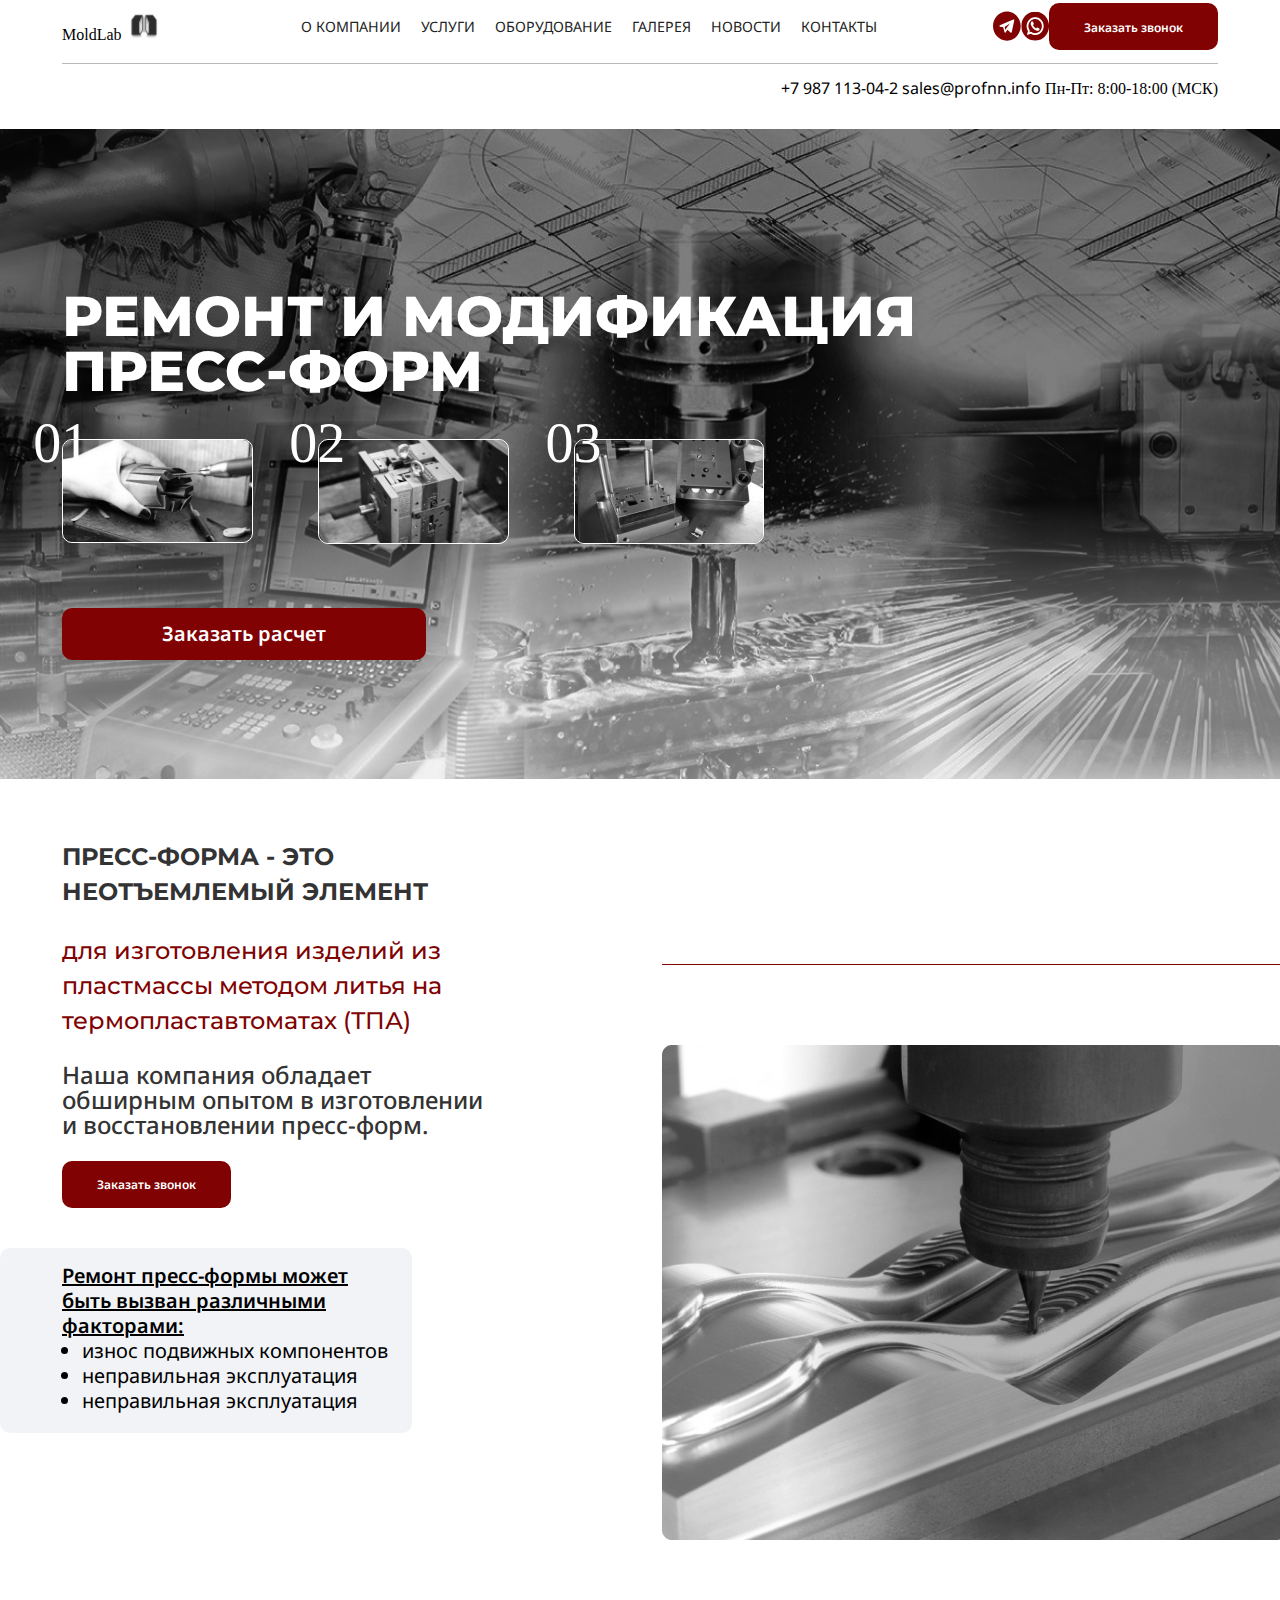
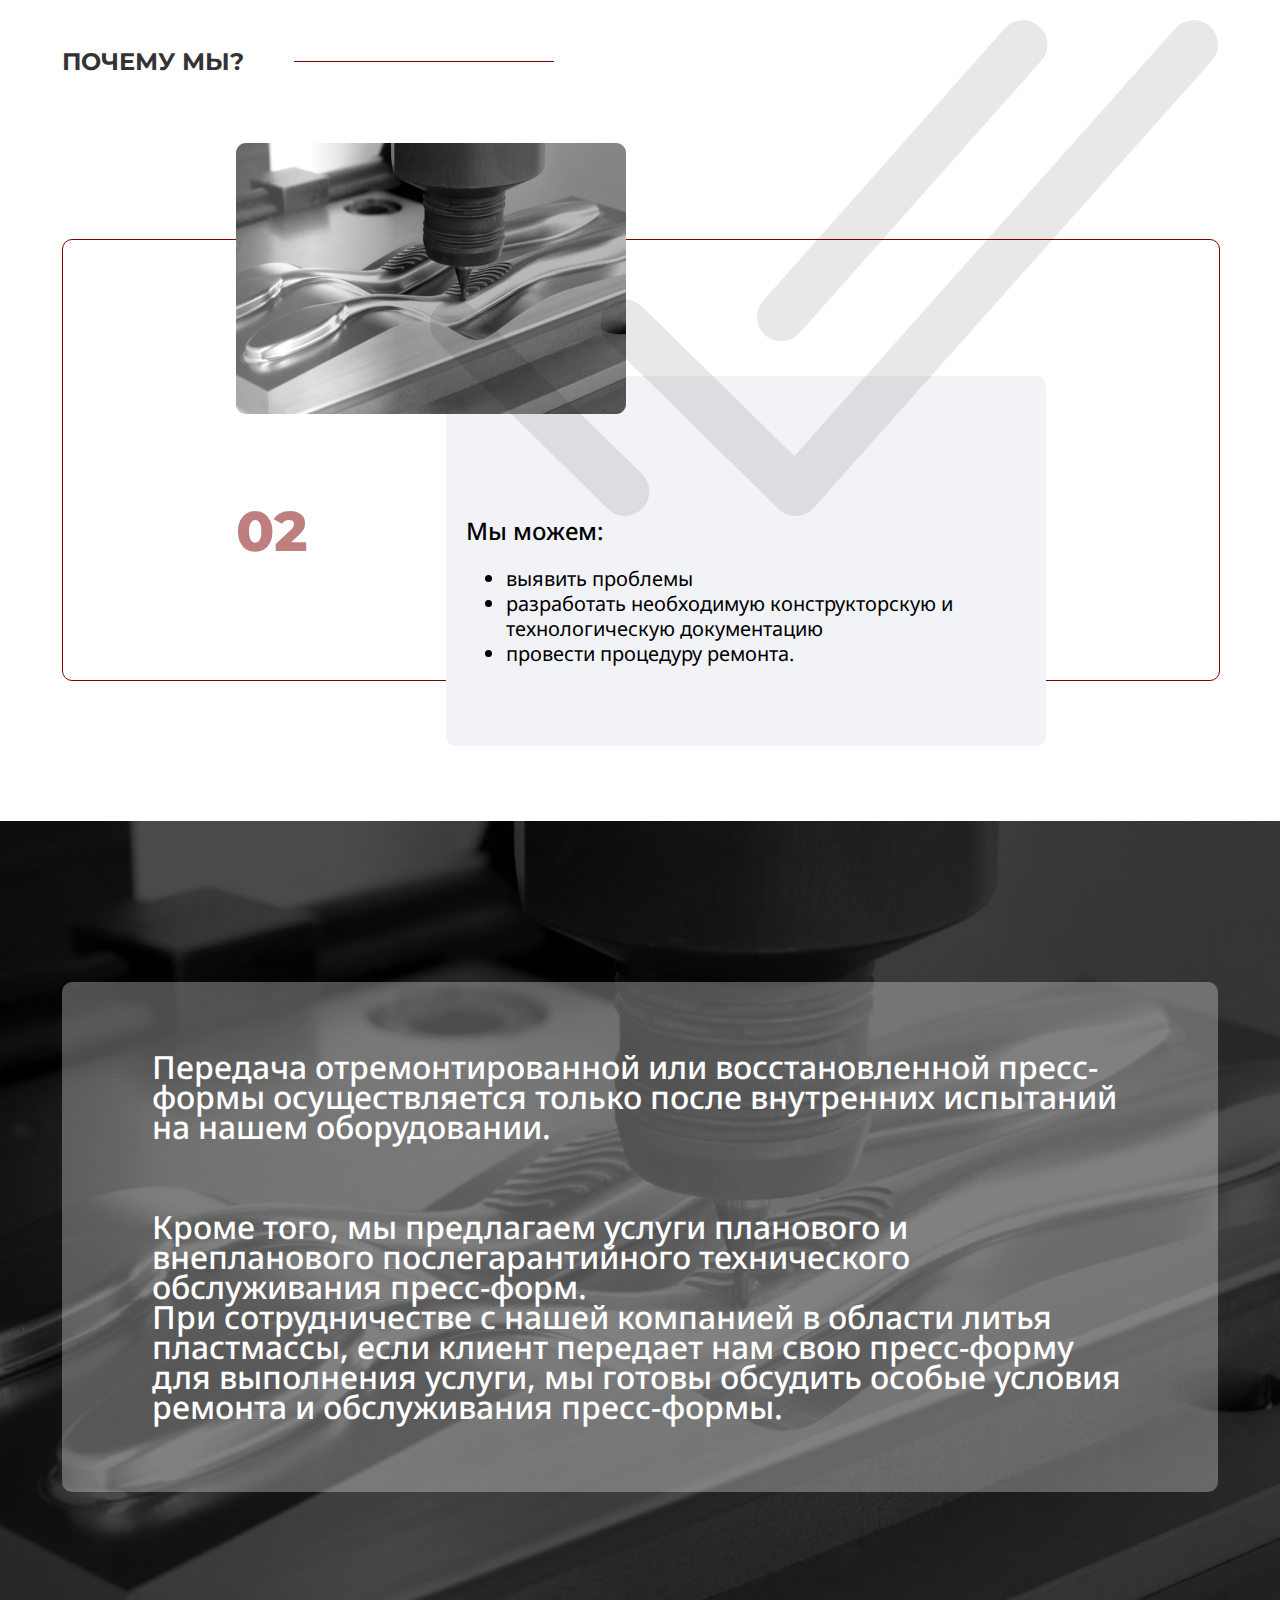
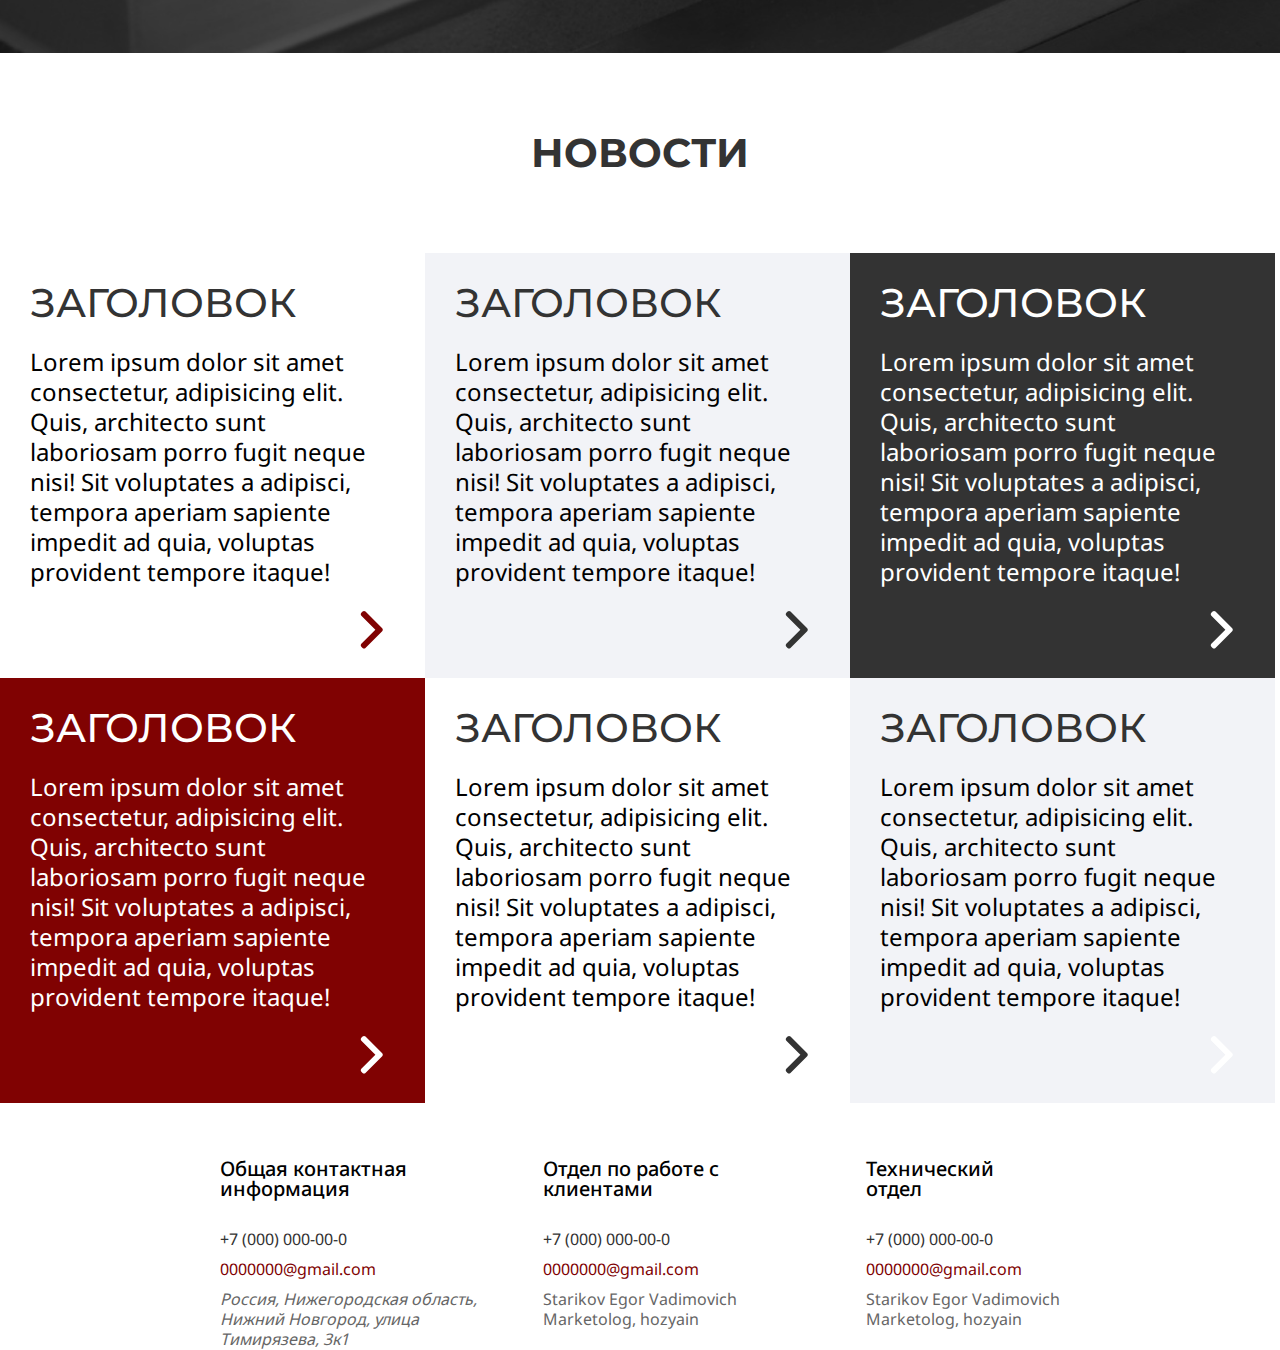
==== index.html @ 4b79d0cd "Added block contacts" ====
<!DOCTYPE html>
<html lang="en">

<head>
  <meta charset="UTF-8" />
  <link rel="stylesheet" href="normalize.css" />
  <link rel="stylesheet" href="./src/css/global.css" />
  <link rel="stylesheet" href="./public/fonts/fonts.css" />
  <link rel="stylesheet" href="index.css" />
  <meta name="viewport" content="width=device-width, initial-scale=1.0" />
  <title>Document</title>
</head>

<body>
  <header class="container headerh">
    <div class="header-top_container">
      <div class="logo_container">
        MoldLab
        <img src="./public/img/logo.svg" alt="Logo" />
      </div>
      <nav>
        <ul class="nav_container">
          <li><a href="" class="nav_item">О компании</a></li>
          <li><a href="" class="nav_item">Услуги</a></li>
          <li><a href="" class="nav_item">Оборудование</a></li>
          <li><a href="" class="nav_item">Галерея</a></li>
          <li><a href="" class="nav_item">Новости</a></li>
          <li><a href="" class="nav_item">Контакты</a></li>
        </ul>
      </nav>
      <div class="contact_container">
        <img src="./public/img/tg.svg" alt="Telegramm" />
        <img src="./public/img/wa.svg" alt="WhatsApp" />
        <div class="btn">
          <a href="">Заказать звонок</a>
        </div>
      </div>
    </div>
    <div class="header-bot_container">
      <div>
        <a href="tel:+">+7 987 113-04-2</a>
        <a href="mailto:">sales@profnn.info</a>
        <p class="work-time_container">Пн-Пт: 8:00-18:00 (МСК)</p>
      </div>
    </div>
  </header>
  <section class="hero_container">
    <div class="container">
      <h1 class="hero_title"><strong>Ремонт и модификация пресс-форм</strong></h1>
      <div class="hero-img_wrapper">
        <picture class="hero-img_container">
          <!-- <source srcSet={avifPath2x} type="image/avif" media="(min-resolution: 2dppx)" />
            <source srcSet={avifPath1x} type="image/avif" />
            <source srcSet={webpPath2x} type="image/webp" media="(min-resolution: 2dppx)" />
            <source srcSet={webpPath1x} type="image/webp" />
            <source srcSet={pngPath2x} type="image/png" media="(min-resolution: 2dppx)" />
            <source srcSet={pngPath1x} type="image/png" />
            <source srcSet={jpgPath2x} type="image/jpg" media="(min-resolution: 2dppx)" /> -->
          <img src="./public/img/hero01.png" alt="Hero01" class="hero-img_personaly" />
          <span class="hero-img_number">01</span>
        </picture>


        <picture class="hero-img_container">
          <!-- <source srcSet={avifPath2x} type="image/avif" media="(min-resolution: 2dppx)" />
            <source srcSet={avifPath1x} type="image/avif" />
            <source srcSet={webpPath2x} type="image/webp" media="(min-resolution: 2dppx)" />
            <source srcSet={webpPath1x} type="image/webp" />
            <source srcSet={pngPath2x} type="image/png" media="(min-resolution: 2dppx)" />
            <source srcSet={pngPath1x} type="image/png" />
            <source srcSet={jpgPath2x} type="image/jpg" media="(min-resolution: 2dppx)" /> -->
          <img src="./public/img/hero02.png" alt="Hero02" class="hero-img_personaly" />
          <span class="hero-img_number">02</span>
        </picture>
        <picture class="hero-img_container">
          <!-- <source srcSet={avifPath2x} type="image/avif" media="(min-resolution: 2dppx)" />
            <source srcSet={avifPath1x} type="image/avif" />
            <source srcSet={webpPath2x} type="image/webp" media="(min-resolution: 2dppx)" />
            <source srcSet={webpPath1x} type="image/webp" />
            <source srcSet={pngPath2x} type="image/png" media="(min-resolution: 2dppx)" />
            <source srcSet={pngPath1x} type="image/png" />
            <source srcSet={jpgPath2x} type="image/jpg" media="(min-resolution: 2dppx)" /> -->
          <img src="./public/img/hero03.png" alt="Hero03" class="hero-img_personaly" />
          <span class="hero-img_number">03</span>
        </picture>
      </div>
      <div class="btn btn_hero">
        <a href="">Заказать расчет</a>
      </div>
    </div>
  </section>

  <section class="section-form-repair">
    <div class="section-form-repair_container">
      <article class="about-form_main-block">
        <h4 class="about-form_title">пресс-форма - это неотъемлемый элемент</h2>
          <p class="about-form_description__red">для изготовления изделий из пластмассы методом литья на
            термопластавтоматах (ТПА)</p>
          <p class="about-form_description__gray">Наша компания обладает обширным опытом в изготовлении и восстановлении
            пресс-форм.</p>
          <div class="btn">
            <a href="">Заказать звонок</a>
          </div>
      </article>

      <div class="about-form_secondary-block">
        <h5 class="about-form_subtitle about-form_subtext">Ремонт пресс-формы может быть вызван различными факторами:
        </h5>
        <ul class="form-repair_list">
          <li class="form-repair_item about-form_subtext">износ подвижных компонентов</li>
          <li class="form-repair_item about-form_subtext">неправильная эксплуатация</li>
          <li class="form-repair_item about-form_subtext">неправильная эксплуатация</li>
        </ul>
      </div>
      <picture class="section-form-repair_img">
        <!-- <source srcSet={avifPath2x} type="image/avif" media="(min-resolution: 2dppx)" />
          <source srcSet={avifPath1x} type="image/avif" />
          <source srcSet={webpPath2x} type="image/webp" media="(min-resolution: 2dppx)" />
          <source srcSet={webpPath1x} type="image/webp" />
          <source srcSet={pngPath2x} type="image/png" media="(min-resolution: 2dppx)" />
          <source srcSet={pngPath1x} type="image/png" />
          <source srcSet={jpgPath2x} type="image/jpg" media="(min-resolution: 2dppx)" /> -->
        <img src="./public/img/Form625x495.png" alt="Form625x495" />
      </picture>
    </div>

  </section>

  <section class="section-about-us container">
    <div class="title-arrow_wrapper">
      <h4 class="about-us_title">Почему мы?</h2>
        <div class="title-arrow"></div>
    </div>
    <article class="article-about-us">
      <picture class="about-us_img">
        <!-- <source srcSet={avifPath2x} type="image/avif" media="(min-resolution: 2dppx)" />
          <source srcSet={avifPath1x} type="image/avif" />
          <source srcSet={webpPath2x} type="image/webp" media="(min-resolution: 2dppx)" />
          <source srcSet={webpPath1x} type="image/webp" />
          <source srcSet={pngPath2x} type="image/png" media="(min-resolution: 2dppx)" />
          <source srcSet={pngPath1x} type="image/png" />
          <source srcSet={jpgPath2x} type="image/jpg" media="(min-resolution: 2dppx)" /> -->
        <img src="./public/img/Form390x270.png" alt="Form390x270" />
      </picture>
      <img src="./public/img/SomethingShit.svg" alt="SomethingShit.svg" class="shit-img">
      <span class="step">02</span>
      <div class="about-us_information">
        <h6 class="about-us_information__title">Мы можем:</h6>
        <ul class="form-repair_list about-us_information__list">
          <li class="form-repair_item about-form_subtext">выявить проблемы</li>
          <li class="form-repair_item about-form_subtext">разработать необходимую конструкторскую и технологическую
            документацию</li>
          <li class="form-repair_item about-form_subtext">провести процедуру ремонта.</li>
        </ul>
      </div>
    </article>
  </section>

  <section class="page-main-content">
    <div class="container main-content_wrapper">
      <p class="main-content_text">Передача отремонтированной или восстановленной пресс-формы осуществляется только
        после внутренних испытаний на нашем оборудовании.</p>
      <p class="main-content_text">Кроме того, мы предлагаем услуги планового и внепланового послегарантийного
        технического обслуживания пресс-форм. <br>
        При сотрудничестве с нашей компанией в области литья пластмассы, если клиент передает нам свою пресс-форму для
        выполнения услуги, мы готовы обсудить особые условия ремонта и обслуживания пресс-формы.</p>
    </div>
  </section>

  <section class="section-news section-news_container">
    <h2 class="news_title">Новости</h2>

    <ul class="news_list">
      <li class="news_item news_item__white">
        <h3 class="news_item__header">заголовок</h3>
        <p class="news_item__description">Lorem ipsum dolor sit amet consectetur, adipisicing elit. Quis, architecto
          sunt laboriosam porro fugit neque nisi! Sit voluptates a adipisci, tempora aperiam sapiente impedit ad quia,
          voluptas provident tempore itaque!</p>
        <svg class="news_item__arrow" width="23" height="38" viewBox="0 0 23 38" fill="none"
          xmlns="http://www.w3.org/2000/svg">
          <path
            d="M22.1973 17.3048L5.49193 0.599707C5.10555 0.213026 4.58977 0 4.03981 0C3.48985 0 2.97407 0.213026 2.5877 0.599707L1.35746 1.82964C0.556935 2.63108 0.556935 3.93365 1.35746 4.73387L15.3854 18.7618L1.34189 32.8053C0.955518 33.192 0.742188 33.7075 0.742188 34.2571C0.742188 34.8074 0.955518 35.3229 1.34189 35.7099L2.57213 36.9395C2.95881 37.3262 3.47429 37.5392 4.02425 37.5392C4.57421 37.5392 5.08999 37.3262 5.47636 36.9395L22.1973 20.2191C22.5846 19.8312 22.7974 19.3133 22.7961 18.7627C22.7974 18.21 22.5846 17.6924 22.1973 17.3048Z"
            fill="var(--main-color)" />
        </svg>
      </li>
      <li class="news_item news_item__gray">
        <h3 class="news_item__header">заголовок</h3>
        <p class="news_item__description">Lorem ipsum dolor sit amet consectetur, adipisicing elit. Quis, architecto
          sunt laboriosam porro fugit neque nisi! Sit voluptates a adipisci, tempora aperiam sapiente impedit ad quia,
          voluptas provident tempore itaque!</p>
        <svg class="news_item__arrow" width="23" height="38" viewBox="0 0 23 38" fill="none"
          xmlns="http://www.w3.org/2000/svg">
          <path
            d="M22.1973 17.3048L5.49193 0.599707C5.10555 0.213026 4.58977 0 4.03981 0C3.48985 0 2.97407 0.213026 2.5877 0.599707L1.35746 1.82964C0.556935 2.63108 0.556935 3.93365 1.35746 4.73387L15.3854 18.7618L1.34189 32.8053C0.955518 33.192 0.742188 33.7075 0.742188 34.2571C0.742188 34.8074 0.955518 35.3229 1.34189 35.7099L2.57213 36.9395C2.95881 37.3262 3.47429 37.5392 4.02425 37.5392C4.57421 37.5392 5.08999 37.3262 5.47636 36.9395L22.1973 20.2191C22.5846 19.8312 22.7974 19.3133 22.7961 18.7627C22.7974 18.21 22.5846 17.6924 22.1973 17.3048Z"
            fill="var(--secondary-color)" />
        </svg>
      </li>
      <li class="news_item news_item__black">
        <h3 class="news_item__header" style="color: white;">заголовок</h3>
        <p class="news_item__description" style="color: white;">Lorem ipsum dolor sit amet consectetur, adipisicing
          elit. Quis, architecto sunt laboriosam porro fugit neque nisi! Sit voluptates a adipisci, tempora aperiam
          sapiente impedit ad quia, voluptas provident tempore itaque!</p>
        <svg class="news_item__arrow" width="23" height="38" viewBox="0 0 23 38" fill="none"
          xmlns="http://www.w3.org/2000/svg">
          <path
            d="M22.1973 17.3048L5.49193 0.599707C5.10555 0.213026 4.58977 0 4.03981 0C3.48985 0 2.97407 0.213026 2.5877 0.599707L1.35746 1.82964C0.556935 2.63108 0.556935 3.93365 1.35746 4.73387L15.3854 18.7618L1.34189 32.8053C0.955518 33.192 0.742188 33.7075 0.742188 34.2571C0.742188 34.8074 0.955518 35.3229 1.34189 35.7099L2.57213 36.9395C2.95881 37.3262 3.47429 37.5392 4.02425 37.5392C4.57421 37.5392 5.08999 37.3262 5.47636 36.9395L22.1973 20.2191C22.5846 19.8312 22.7974 19.3133 22.7961 18.7627C22.7974 18.21 22.5846 17.6924 22.1973 17.3048Z"
            fill="white" />
        </svg>
      </li>
      <li class="news_item news_item__red">
        <h3 class="news_item__header" style="color: white;">заголовок</h3>
        <p class="news_item__description" style="color: white;">Lorem ipsum dolor sit amet consectetur, adipisicing
          elit. Quis, architecto sunt laboriosam porro fugit neque nisi! Sit voluptates a adipisci, tempora aperiam
          sapiente impedit ad quia, voluptas provident tempore itaque!</p>
        <svg class="news_item__arrow" width="23" height="38" viewBox="0 0 23 38" fill="none"
          xmlns="http://www.w3.org/2000/svg">
          <path
            d="M22.1973 17.3048L5.49193 0.599707C5.10555 0.213026 4.58977 0 4.03981 0C3.48985 0 2.97407 0.213026 2.5877 0.599707L1.35746 1.82964C0.556935 2.63108 0.556935 3.93365 1.35746 4.73387L15.3854 18.7618L1.34189 32.8053C0.955518 33.192 0.742188 33.7075 0.742188 34.2571C0.742188 34.8074 0.955518 35.3229 1.34189 35.7099L2.57213 36.9395C2.95881 37.3262 3.47429 37.5392 4.02425 37.5392C4.57421 37.5392 5.08999 37.3262 5.47636 36.9395L22.1973 20.2191C22.5846 19.8312 22.7974 19.3133 22.7961 18.7627C22.7974 18.21 22.5846 17.6924 22.1973 17.3048Z"
            fill="white" />
        </svg>
      </li>
      <li class="news_item news_item__white">
        <h3 class="news_item__header">заголовок</h3>
        <p class="news_item__description">Lorem ipsum dolor sit amet consectetur, adipisicing elit. Quis, architecto
          sunt laboriosam porro fugit neque nisi! Sit voluptates a adipisci, tempora aperiam sapiente impedit ad quia,
          voluptas provident tempore itaque!</p>
        <svg class="news_item__arrow" width="23" height="38" viewBox="0 0 23 38" fill="none"
          xmlns="http://www.w3.org/2000/svg">
          <path
            d="M22.1973 17.3048L5.49193 0.599707C5.10555 0.213026 4.58977 0 4.03981 0C3.48985 0 2.97407 0.213026 2.5877 0.599707L1.35746 1.82964C0.556935 2.63108 0.556935 3.93365 1.35746 4.73387L15.3854 18.7618L1.34189 32.8053C0.955518 33.192 0.742188 33.7075 0.742188 34.2571C0.742188 34.8074 0.955518 35.3229 1.34189 35.7099L2.57213 36.9395C2.95881 37.3262 3.47429 37.5392 4.02425 37.5392C4.57421 37.5392 5.08999 37.3262 5.47636 36.9395L22.1973 20.2191C22.5846 19.8312 22.7974 19.3133 22.7961 18.7627C22.7974 18.21 22.5846 17.6924 22.1973 17.3048Z"
            fill="var(--secondary-color)" />
        </svg>
      </li>
      <li class="news_item news_item__gray">
        <h3 class="news_item__header">заголовок</h3>
        <p class="news_item__description">Lorem ipsum dolor sit amet consectetur, adipisicing elit. Quis, architecto
          sunt laboriosam porro fugit neque nisi! Sit voluptates a adipisci, tempora aperiam sapiente impedit ad quia,
          voluptas provident tempore itaque!</p>
        <svg class="news_item__arrow" width="23" height="38" viewBox="0 0 23 38" fill="none"
          xmlns="http://www.w3.org/2000/svg">
          <path
            d="M22.1973 17.3048L5.49193 0.599707C5.10555 0.213026 4.58977 0 4.03981 0C3.48985 0 2.97407 0.213026 2.5877 0.599707L1.35746 1.82964C0.556935 2.63108 0.556935 3.93365 1.35746 4.73387L15.3854 18.7618L1.34189 32.8053C0.955518 33.192 0.742188 33.7075 0.742188 34.2571C0.742188 34.8074 0.955518 35.3229 1.34189 35.7099L2.57213 36.9395C2.95881 37.3262 3.47429 37.5392 4.02425 37.5392C4.57421 37.5392 5.08999 37.3262 5.47636 36.9395L22.1973 20.2191C22.5846 19.8312 22.7974 19.3133 22.7961 18.7627C22.7974 18.21 22.5846 17.6924 22.1973 17.3048Z"
            fill="white" />
        </svg>
      </li>
    </ul>
  </section>

  <aside class="yandex-map_container">
    <script type="text/javascript" charset="utf-8" async
      src="https://api-maps.yandex.ru/services/constructor/1.0/js/?um=constructor%3A8d77ebb3a001a79dcd29b674a51c3919d3b7c7fd5162b429fd249b70d2cdb66a&amp;width=100%&amp;height=330&amp;lang=ru_RU&amp;scroll=true"></script>
  </aside>

  <footer class="footer_container">
    <div class="footer-contact_container footer_information__container">
      <h6 class="footer_information__title">Общая контактная <br> информация</h6>
      <a href="tel:+" class="footer_information__phone footer_text">+7 (000) 000-00-0</a>
      <a href="mailto:" class="footer_information__mail footer_text">0000000@gmail.com</a>
      <address class="footer_text">Россия, Нижегородская область,
        Нижний Новгород, улица Тимирязева, 3к1</address>
    </div>
    <div class="footer-clients_container footer_information__container">
      <h6 class="footer_information__title">Отдел по работе с клиентами</h6>
      <a href="tel:+" class="footer_information__phone footer_text">+7 (000) 000-00-0</a>
      <a href="mailto:" class="footer_information__mail footer_text">0000000@gmail.com</a>
      <span class="footer_text">Starikov Egor Vadimovich</span>
      <span class="footer_text">Marketolog, hozyain</span>
    </div>
    <div class="footer-tech_container footer_information__container">
      <h6 class="footer_information__title">Технический <br>отдел</h6>
      <a href="tel:+" class="footer_information__phone footer_text">+7 (000) 000-00-0</a>
      <a href="mailto:" class="footer_information__mail footer_text">0000000@gmail.com</a>
      <span class="footer_text">Starikov Egor Vadimovich</span>
      <span class="footer_text">Marketolog, hozyain</span>
    </div>
  </footer>

</body>

</html>
---- src/css/global.css ----
/* @font-face {
    font-family: 'WorkSans';
    src: url('../public/fonts/WorkSans-Regular.woff2') format('woff2'),
      url('../public/fonts/WorkSans-Regular.woff') format('woff'),
      url('../public/fonts/WorkSans-Regular.ttf') format('ttf');
    font-display: swap;
    font-weight: 400;
    font-style: normal;
  }
  
  @font-face {
    font-family: 'WorkSans';
    src: url('../public/fonts/WorkSans-Medium.woff2') format('woff2'),
      url('../public/fonts/WorkSans-Medium.woff') format('woff'),
      url('../public/fonts/WorkSans-Medium.ttf') format('ttf');
    font-display: swap;
    font-weight: 500;
    font-style: normal;
  }

  @font-face {
    font-family: 'WorkSans';
    src: url('../public/fonts/WorkSans-SemiBold.woff2') format('woff2'),
      url('../public/fonts/WorkSans-SemiBold.woff') format('woff'),
      url('../public/fonts/WorkSans-SemiBold.ttf') format('ttf');
    font-display: swap;
    font-weight: 600;
    font-style: normal;
  } */

html {
  height: 100%;
  background-color: var(--background-main-color);
  transition: var(--change-theme-duration);
}

body {
  height: 100%;
}

ul {
  list-style: none;
}

.container {
  max-width: 1156px;
  margin: 0 auto;
}
h1,
h2,
h3,
h4,
h5,
h6 {
  margin: 0;
}

h1 {
  font-family: "Montserrat";
  font-weight: 800;
  font-size: 56px;
  line-height: 55px;
  text-transform: uppercase;
  color: white;
}

h2,
h3 {
  font-family: "Montserrat";
  font-weight: 700;
  font-size: 40px;
  line-height: 40px;
  text-transform: uppercase;
  color: var(--secondary-color);
}

h3 {
  font-weight: 500;
}

h4 {
  font-family: "Montserrat";
  font-weight: 700;
  font-size: 24px;
  line-height: 35px;
  text-transform: uppercase;
  color: var(--secondary-color);
}

a {
  font-family: "NotoSans";
  font-weight: 400;
  text-decoration: none;
  color: black;
  cursor: pointer;
  /* transition: var(--change-theme-duration); */
}

a:hover {
  color: var(--main-color);
}

/* a:active {
  color: aqua;
  outline: none;
}

a:focus {
  outline: 2px solid var(--main-color);
} */
li {
  text-decoration: none;
}

:root {
  --main-color: #800202;
  --secondary-color: #333333;
  --tertiary-color: #f2f3f7;
  --box-shadow-primary: 0px 12px 24px -6px var(--border-color-primary);
  --change-theme-duration: 0.5s;
}

/*
[data-theme="dark"]{
    --background-main-color:#181A2A;
    --background-secondary-color:#141624;
    --background-toggle-color: #4B6BFB;
    --logo-fill-color: #4B6BFB;
    --align-toggle-item: right;
    --main-text-color: #FFFFFF;
    --secondary-text-color: #97989F;
    --tertiary-text-color: #BABABF;
    --border-color-primary:#242535;
    --box-shadow-primary: 0px 12px 24px -6px var(--border-color-primary);
} */
---- public/fonts/fonts.css ----
@font-face {
  font-family: 'Montserrat';
  src: url('./Montserrat-Regular.woff2') format('woff2'),
    url('./Montserrat-Regular.woff') format('woff'),
    url('./Montserrat-Regular.ttf') format('ttf');
  font-display: swap;
  font-weight: 400;
  font-style: normal;
}

@font-face {
  font-family: 'Montserrat';
  src: url('./Montserrat-Medium.woff2') format('woff2'),
    url('./Montserrat-Medium.woff') format('woff'),
    url('./Montserrat-Medium.ttf') format('ttf');
  font-display: swap;
  font-weight: 500;
  font-style: normal;
}

@font-face {
  font-family: 'Montserrat';
  src: url('./Montserrat-SemiBold.woff2') format('woff2'),
    url('./Montserrat-SemiBold.woff') format('woff'),
    url('./Montserrat-SemiBold.ttf') format('ttf');
  font-display: swap;
  font-weight: 600;
  font-style: normal;
}

@font-face {
  font-family: 'Montserrat';
  src: url('./Montserrat-Bold.woff2') format('woff2'),
    url('./Montserrat-Bold.woff') format('woff'),
    url('./Montserrat-Bold.ttf') format('ttf');
  font-display: swap;
  font-weight: 700;
  font-style: normal;
}

@font-face {
  font-family: 'Montserrat';
  src: url('./Montserrat-ExtraBold.woff2') format('woff2'),
    url('./Montserrat-ExtraBold.woff') format('woff'),
    url('./Montserrat-ExtraBold.ttf') format('ttf');
  font-display: swap;
  font-weight: 800;
  font-style: normal;
}

/* NotoSans */

@font-face {
  font-family: 'NotoSans';
  src: url('./NotoSans-Regular.woff2') format('woff2'),
    url('./NotoSans-Regular.woff') format('woff'),
    url('./NotoSans-Regular.ttf') format('ttf');
  font-display: swap;
  font-weight: 400;
  font-style: normal;
}

@font-face {
  font-family: 'NotoSans';
  src: url('./NotoSans-Medium.woff2') format('woff2'),
    url('./NotoSans-Medium.woff') format('woff'),
    url('./NotoSans-Medium.ttf') format('ttf');
  font-display: swap;
  font-weight: 500;
  font-style: normal;
}

@font-face {
  font-family: 'NotoSans';
  src: url('./NotoSans-SemiBold.woff2') format('woff2'),
    url('./NotoSans-SemiBold.woff') format('woff'),
    url('./NotoSans-SemiBold.ttf') format('ttf');
  font-display: swap;
  font-weight: 600;
  font-style: normal;
}

@font-face {
  font-family: 'NotoSans';
  src: url('./NotoSans-Bold.woff2') format('woff2'),
    url('./NotoSans-Bold.woff') format('woff'),
    url('./NotoSans-Bold.ttf') format('ttf');
  font-display: swap;
  font-weight: 700;
  font-style: normal;
}

@font-face {
  font-family: 'NotoSans';
  src: url('./NotoSans-ExtraBold.woff2') format('woff2'),
    url('./NotoSans-ExtraBold.woff') format('woff'),
    url('./NotoSans-ExtraBold.ttf') format('ttf');
  font-display: swap;
  font-weight: 800;
  font-style: normal;
}

.Regular {
  font-weight: 400;
}

.Medium {
  font-weight: 500;
}

.SemiBold {
  font-weight: 600;
}

.Bold {
  font-weight: 700;
}

.ExtraBold {
  font-weight: 800;
}

.NotoSans {
  font-family: "NotoSans";
}

.Montserrat {
  font-family: "Montserrat";
}
---- index.css ----
.header {
  margin-top: 20px;
}

.header-top_container {
  display: flex;
  flex-direction: row;
  align-items: center;
  justify-content: space-between;
  padding-bottom: 10px;
  margin-bottom: 15px;
  border-bottom: 1px solid #bababa;
}

.logo_container {
  display: block;
  width: max-content;
}

nav {
  width: max-content;
}

.nav_container {
  display: flex;
  flex-direction: row;
  width: max-content;
}

.nav_container li {
  margin-right: 20px;
}

.nav_item {
  font-size: 14.27px;
  line-height: 21.4px;
  text-transform: uppercase;
  color: #222222;
}

.contact_container {
  display: flex;
  flex-direction: row;
  color: white;
}

.btn {
  display: inline-block;
  padding: 14.25px 35px;
  border-radius: 10px;
  background-color: var(--main-color);
  transition: var(--change-theme-duration);
}

.btn a {
  font-weight: 600;
  font-size: 12px;
  color: white;
}

.btn:hover {
  cursor: pointer;
  background-color: var(--secondary-color);
}

.btn:hover a {
  color: white;
}

/* .btn:active {
  background-color: var(--secondary-color);
}

.btn:active a {
  color: white;
} */

/* .btn:focus {
  border-color: aqua;
  background-color: aqua;
}

.btn:focus a {
  color: black;
} */

.header-bot_container {
  display: flex;
  justify-content: right;
}

.work-time_container {
  display: inline;
}

/* HERO */
.hero_container {
  height: 650px;
  margin-top: 30px;
  background-image: url("./public/img/hero.png");
  background-size: 100% 100%;
  background-repeat: no-repeat;
}

.hero_title {
  max-width: 873px;
  padding-top: 160px;
  color: white;
  text-transform: uppercase;
}

.hero-img_wrapper {
  display: flex;
  flex-direction: row;
  padding-top: 40px;
}

.hero-img_container {
  display: block;
  position: relative;
}

.hero-img_wrapper .hero-img_container {
  margin-right: 65px;
}

.hero-img_personaly {
  border: 1px solid white;
  border-radius: 10px;
}

.hero-img_number {
  position: absolute;
  left: -15%;
  top: -25%;
  font-size: 56px;
  text-transform: uppercase;
  color: white;
}

.btn_hero {
  margin-top: 60px;
  padding-right: 100px;
  padding-left: 100px;
}

.btn_hero a {
  font-size: 20px;
}

/* FORM-REPAIR */

.section-form-repair {
  margin-top: 60px;
}

.section-form-repair_container {
  display: flex;
  flex-direction: column;
  flex-wrap: wrap;
  align-content: space-between;
  max-height: 832px;
}

.about-form_main-block {
  max-width: 432px;
  margin-left: 62px;
}

.about-form_description__red,
.about-form_description__gray {
  font-weight: 500;
  font-size: 24px;
}

.about-form_description__red {
  font-family: "Montserrat";
  line-height: 35px;
  color: var(--main-color);
}

.about-form_description__gray {
  font-family: "NotoSans";
  line-height: 25px;
  color: var(--secondary-color);
}

.about-form_secondary-block {
  max-width: 350px;
  padding-left: 62px;
  padding-bottom: 20px;
  margin-top: 40px;
  background-color: var(--tertiary-color);
  border-radius: 10px;
}

.about-form_subtext {
  font-family: "NotoSans";
  font-size: 20px;
  line-height: 25px;
}

.about-form_subtitle {
  max-width: 320px;
  font-weight: 600;
  padding-top: 15px;
  text-decoration: underline;
}

.form-repair_list {
  list-style: initial;
  margin: 0;
  padding-left: 20px;
}

.form-repair_item {
  font-weight: 400;
}

.section-form-repair_img {
  margin-top: 125px;
  padding-top: 80px;
  border-top: 1px solid var(--main-color);
}

/* ABOUT US */

.section-about-us {
  margin-top: 100px;
}

.title-arrow_wrapper {
  display: flex;
  flex-direction: row;
  align-items: center;
}

.about-us_title {
  margin: 0;
  padding-right: 50px;
}

.title-arrow {
  width: 260px;
  border-bottom: 1px solid var(--main-color);
}

.article-about-us {
  position: relative;
  width: 100%;
  height: 440px;
  margin-top: 160px;
  border: 1px solid var(--main-color);
  border-radius: 10px;
}

.about-us_img {
  position: absolute;
  left: 15%;
  top: -22%;
  z-index: 1;
}

.shit-img {
  position: absolute;
  right: 0;
  top: -50%;
  z-index: 2;
}

.step {
  position: absolute;
  top: 60%;
  left: 15%;
  font-family: "Montserrat";
  font-weight: 800;
  font-size: 56px;
  line-height: 55px;
  color: var(--main-color);
  opacity: 50%;
}

.about-us_information {
  position: absolute;
  bottom: -15%;
  right: 15%;
  display: inline-block;
  border-radius: 10px;
  background-color: var(--tertiary-color);
}

.about-us_information__title {
  padding-left: 20px;
  margin: 140px 0 20px 0;
  font-family: "NotoSans";
  font-weight: 500;
  line-height: 30px;
  font-size: 24px;
}

.about-us_information__list {
  margin: 0 0 80px 40px;
  max-width: 540px;
}

/* MAIN CONTENT */
.page-main-content {
  display: flex;
  justify-content: center;
  align-items: center;
  position: relative;
  margin-top: 140px;
  height: 832px;
  background-image: url("./public/img/Form1280x830.png");
  background-size: 100% 100%;
  background-repeat: no-repeat;
}

.main-content_wrapper {
  background-color: rgba(255, 255, 255, 0.3);
  border-radius: 10px;
}

.main-content_text {
  margin: 70px 90px;
  font-family: "NotoSans";
  font-weight: 500;
  font-size: 32px;
  line-height: 30px;
  color: white;
}

/* NEWS */

.section-news {
  display: flex;
  flex-direction: column;
  align-items: center;
  margin-top: 80px;
}

.news_title {
  display: inline-block;
}

.news_list {
  display: flex;
  flex-direction: row;
  flex-wrap: wrap;
  margin-top: 80px;
  padding: 0;
}

.news_item {
  position: relative;
  margin: 0;
  padding: 30px;
  border: 0;
  height: 365px;
  width: 365px;
}

.news_item__gray {
  background-color: var(--tertiary-color);
}

.news_item__black {
  background-color: var(--secondary-color);
}

.news_item__red {
  background-color: var(--main-color);
}

.news_item__description {
  font-family: "NotoSans";
  font-weight: 400;
  font-size: 24px;
  line-height: 30px;
}

.news_item__arrow {
  position: absolute;
  right: 10%;
}

/* MAP */

.yandex-map_container {
  width: 100%;
}

/* footer */

.footer_container {
  display: flex;
  flex-direction: row;
  justify-content: space-between;
  max-width: 840px;
  margin: auto;
  margin-top: 40px;
  margin-bottom: 20px;
  /* background-color: var(--main-color); */
}

.footer_information__container {
  display: flex;
  flex-direction: column;
  max-width: 270px;
}

.footer_information__title {
  margin-bottom: 30px;
  font-family: "NotoSans";
  font-weight: 500;
  font-size: 20px;
  line-height: 20px;
  color: black;
}

.footer-contact_container .footer_information__title {}

.footer_text {
  font-family: "NotoSans";
  font-weight: 400;
  font-size: 16px;
  line-height: 20px;
  color: #666666;
}

.footer_information__phone {
  color: var(--secondary-color);
  margin-bottom: 10px;
}

.footer_information__mail {
  color: var(--main-color);
  margin-bottom: 10px;
}
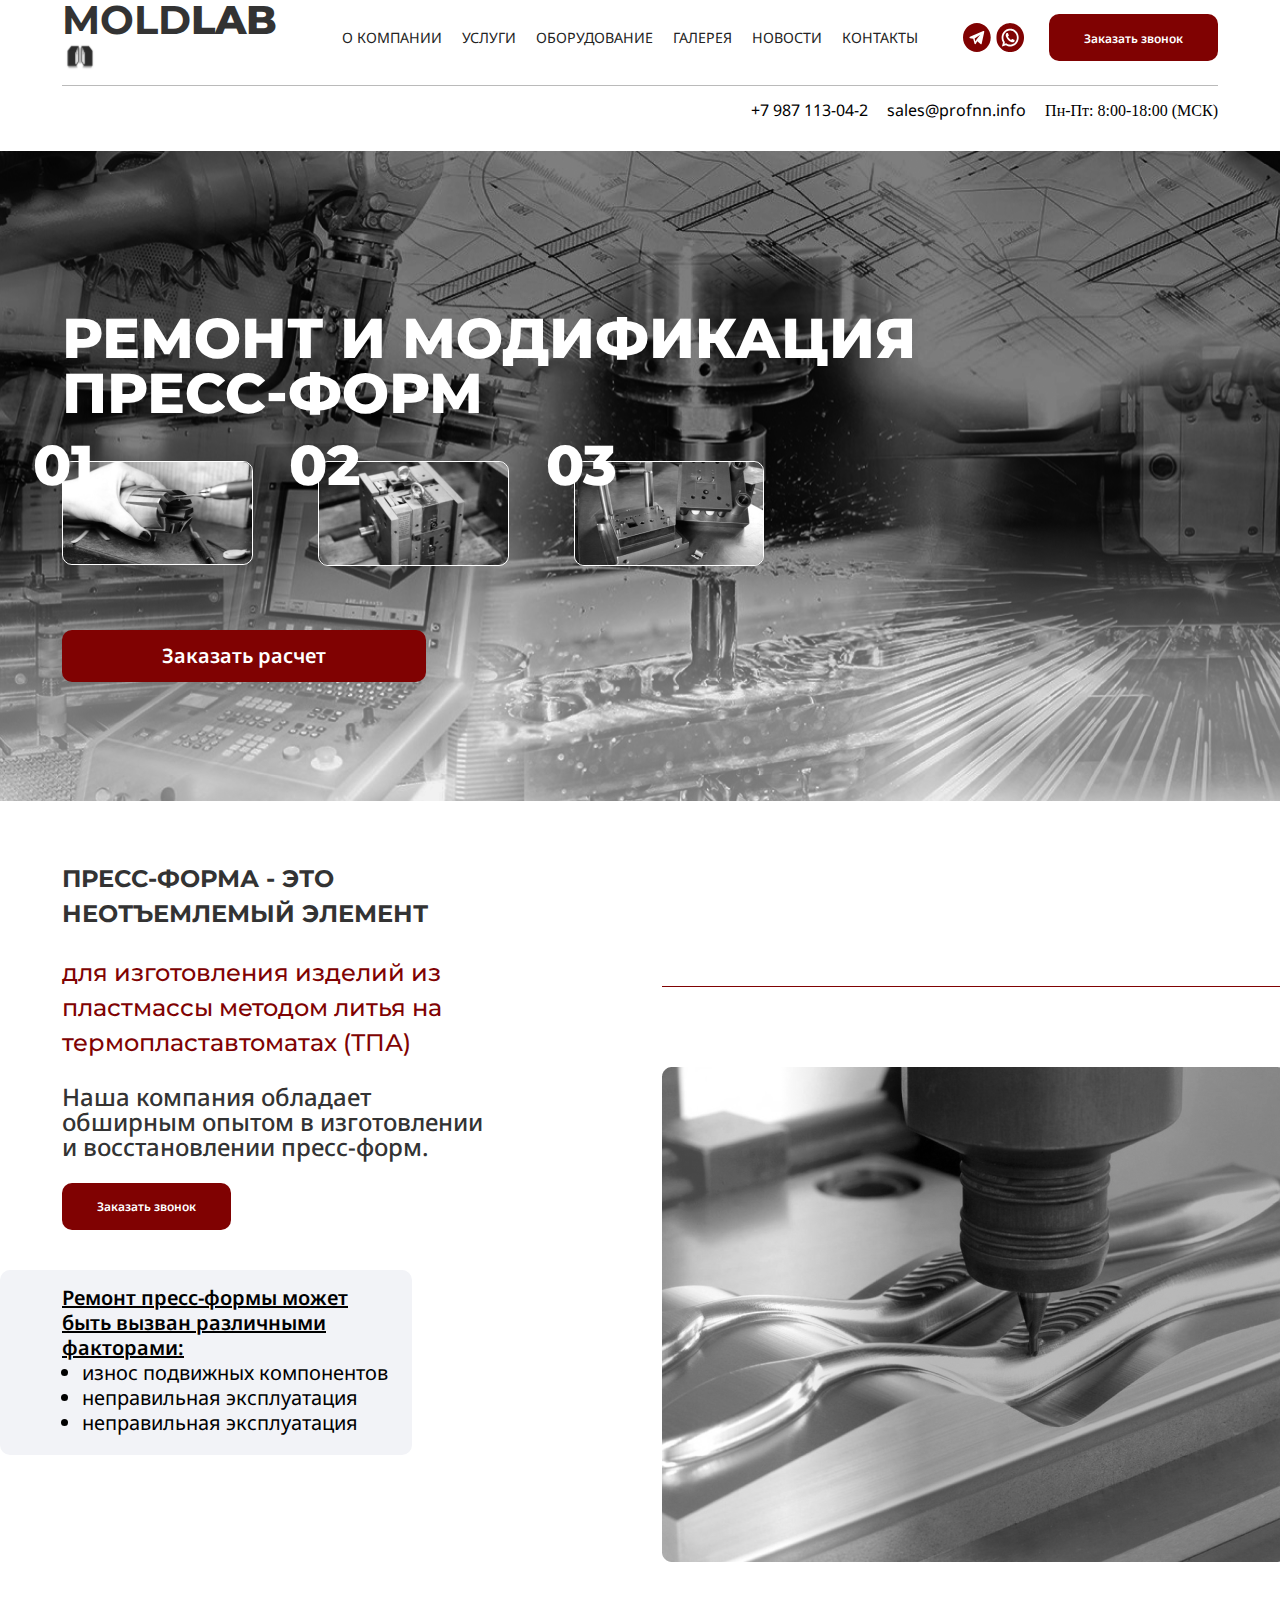
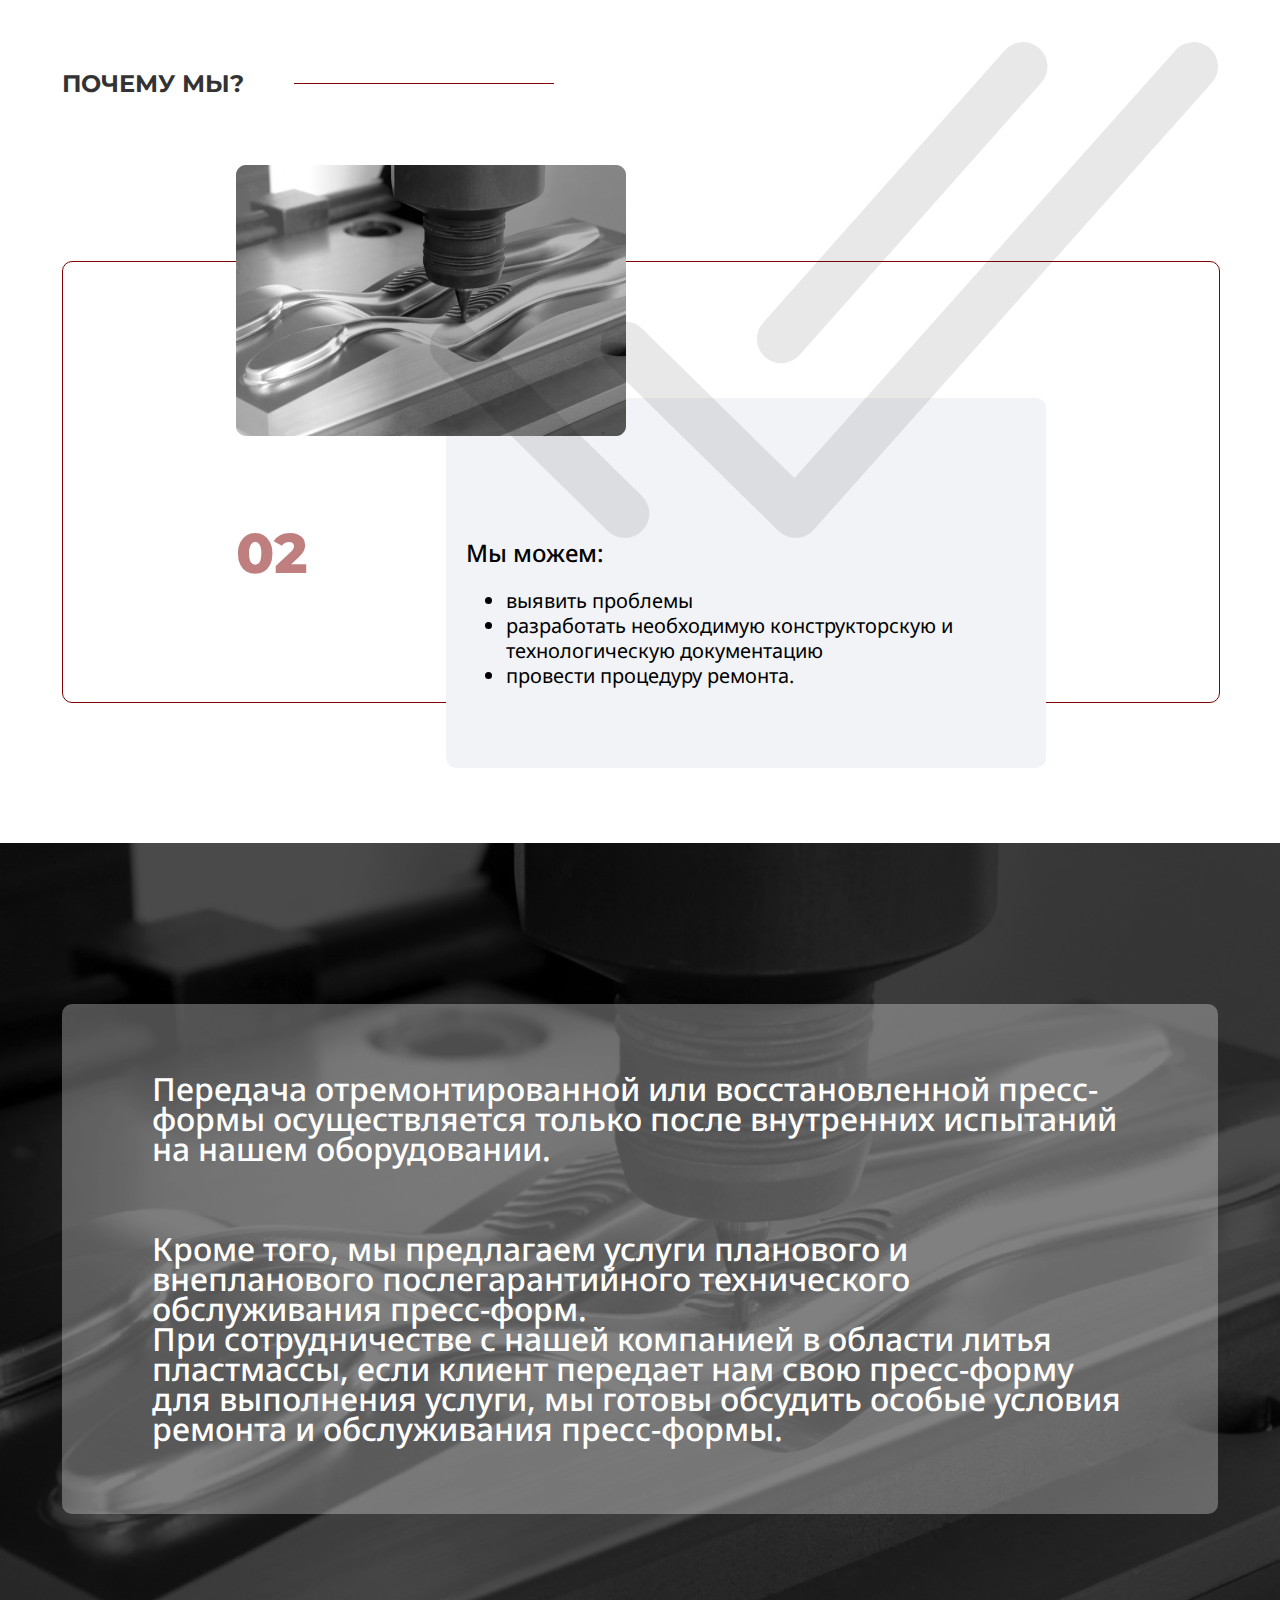
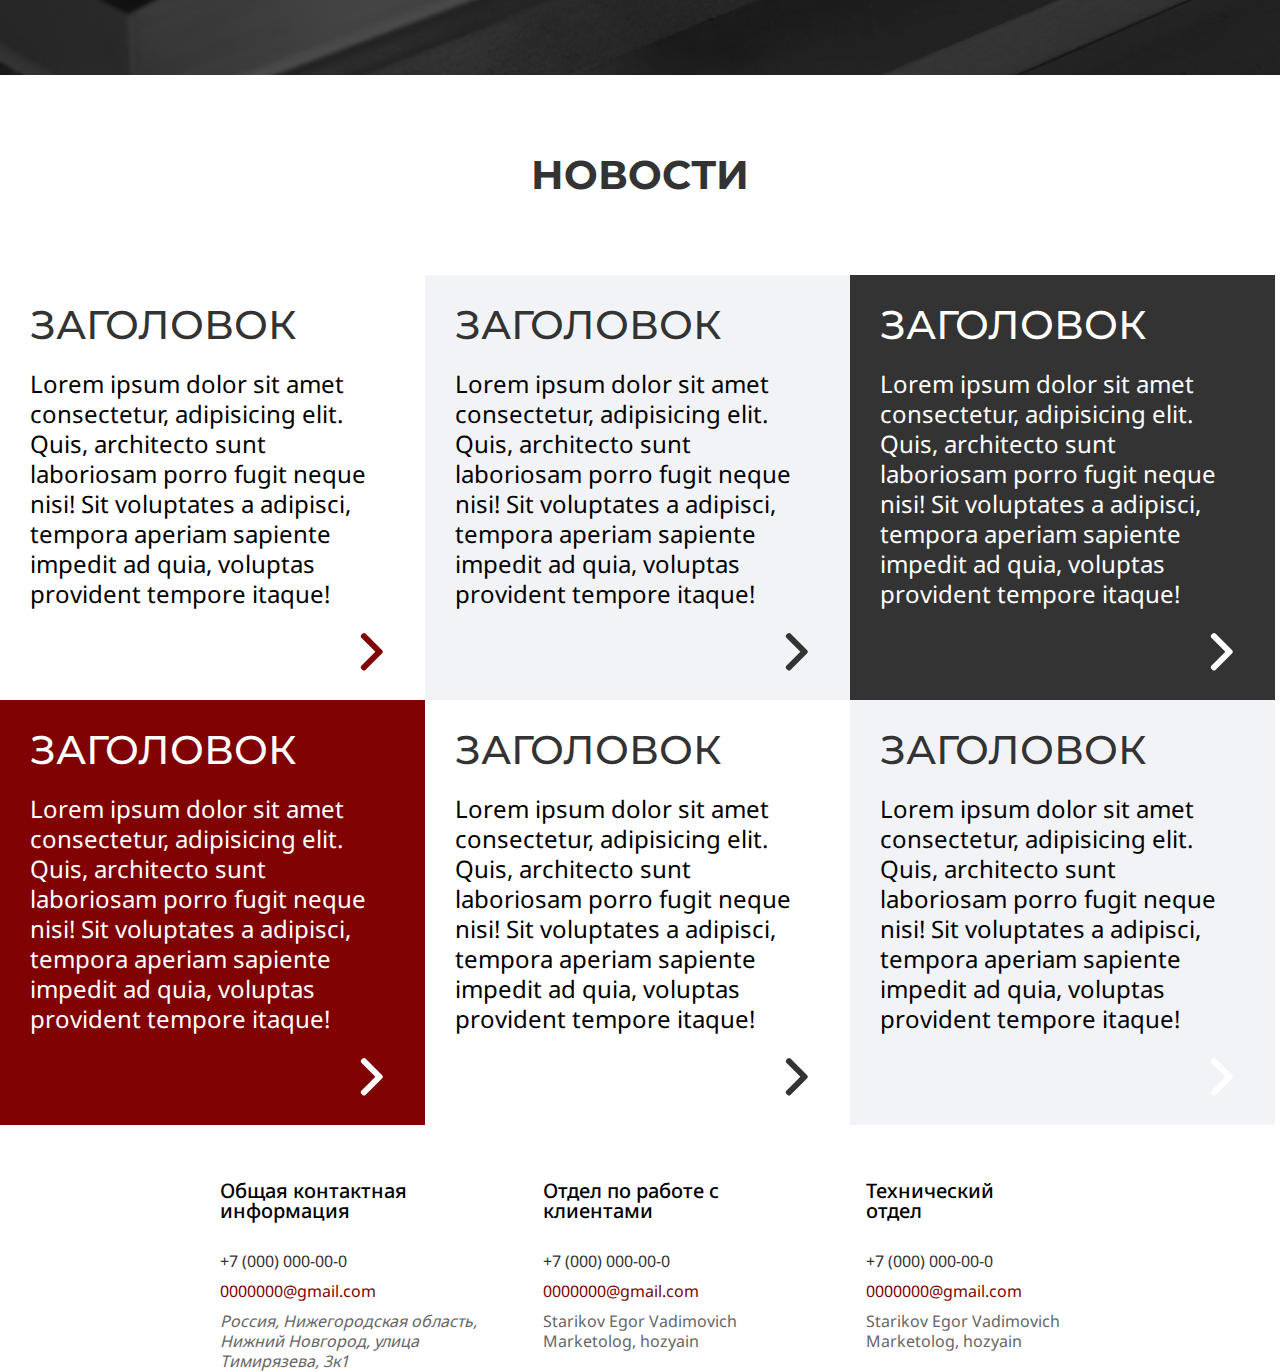
==== commit e546a8ff: "Something changed..." ====
--- a/index.html
+++ b/index.html
@@ -7,15 +7,17 @@
   <link rel="stylesheet" href="./src/css/global.css" />
   <link rel="stylesheet" href="./public/fonts/fonts.css" />
   <link rel="stylesheet" href="index.css" />
+
   <meta name="viewport" content="width=device-width, initial-scale=1.0" />
   <title>Document</title>
 </head>
 
 <body>
+
   <header class="container headerh">
     <div class="header-top_container">
       <div class="logo_container">
-        MoldLab
+        <h2>Mold<strong class="logo_title">Lab</strong></h2>
         <img src="./public/img/logo.svg" alt="Logo" />
       </div>
       <nav>
@@ -29,21 +31,25 @@
         </ul>
       </nav>
       <div class="contact_container">
-        <img src="./public/img/tg.svg" alt="Telegramm" />
-        <img src="./public/img/wa.svg" alt="WhatsApp" />
+        <div class="contact_container__social">
+          <img src="./public/img/tg.svg" alt="Telegramm" class="Telegramm" />
+          <img src="./public/img/wa.svg" alt="WhatsApp" />
+        </div>
         <div class="btn">
           <a href="">Заказать звонок</a>
         </div>
       </div>
     </div>
     <div class="header-bot_container">
-      <div>
+      <div class="header_contacts__bottom">
         <a href="tel:+">+7 987 113-04-2</a>
         <a href="mailto:">sales@profnn.info</a>
         <p class="work-time_container">Пн-Пт: 8:00-18:00 (МСК)</p>
       </div>
     </div>
   </header>
+
+  <script src="header.js"></script>
   <section class="hero_container">
     <div class="container">
       <h1 class="hero_title"><strong>Ремонт и модификация пресс-форм</strong></h1>
--- a/src/css/global.css
+++ b/src/css/global.css
@@ -46,6 +46,7 @@
   max-width: 1156px;
   margin: 0 auto;
 }
+
 h1,
 h2,
 h3,
@@ -132,4 +133,4 @@
     --tertiary-text-color: #BABABF;
     --border-color-primary:#242535;
     --box-shadow-primary: 0px 12px 24px -6px var(--border-color-primary);
-} */
+} */--- a/index.css
+++ b/index.css
@@ -44,6 +44,16 @@
   color: white;
 }
 
+.contact_container__social {
+  display: flex;
+  align-items: center;
+  margin-right: 25px;
+}
+
+.Telegramm {
+  padding-right: 5px;
+}
+
 .btn {
   display: inline-block;
   padding: 14.25px 35px;
@@ -91,6 +101,10 @@
 
 .work-time_container {
   display: inline;
+}
+
+.header_contacts__bottom a {
+  margin-right: 15px;
 }
 
 /* HERO */
@@ -133,6 +147,8 @@
   position: absolute;
   left: -15%;
   top: -25%;
+  font-family: "Montserrat";
+  font-weight: 800;
   font-size: 56px;
   text-transform: uppercase;
   color: white;
@@ -418,8 +434,6 @@
   color: black;
 }
 
-.footer-contact_container .footer_information__title {}
-
 .footer_text {
   font-family: "NotoSans";
   font-weight: 400;
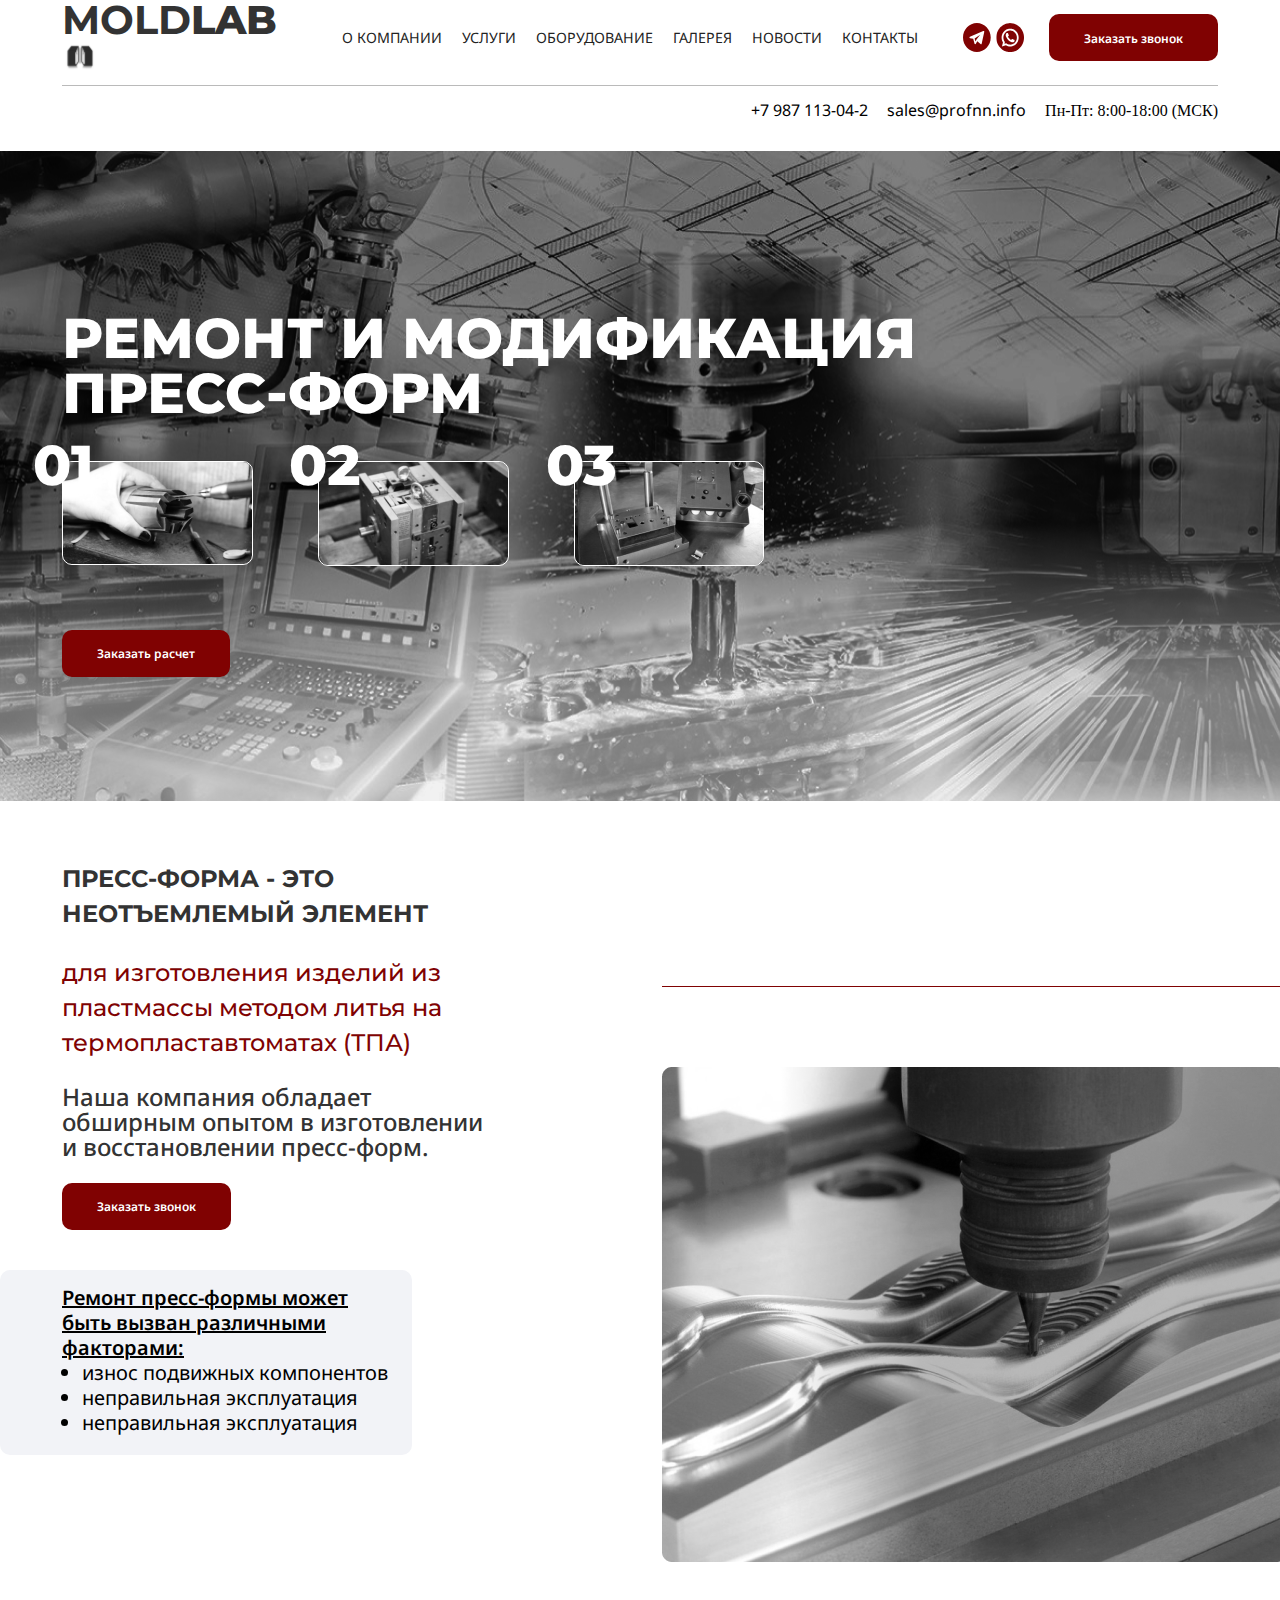
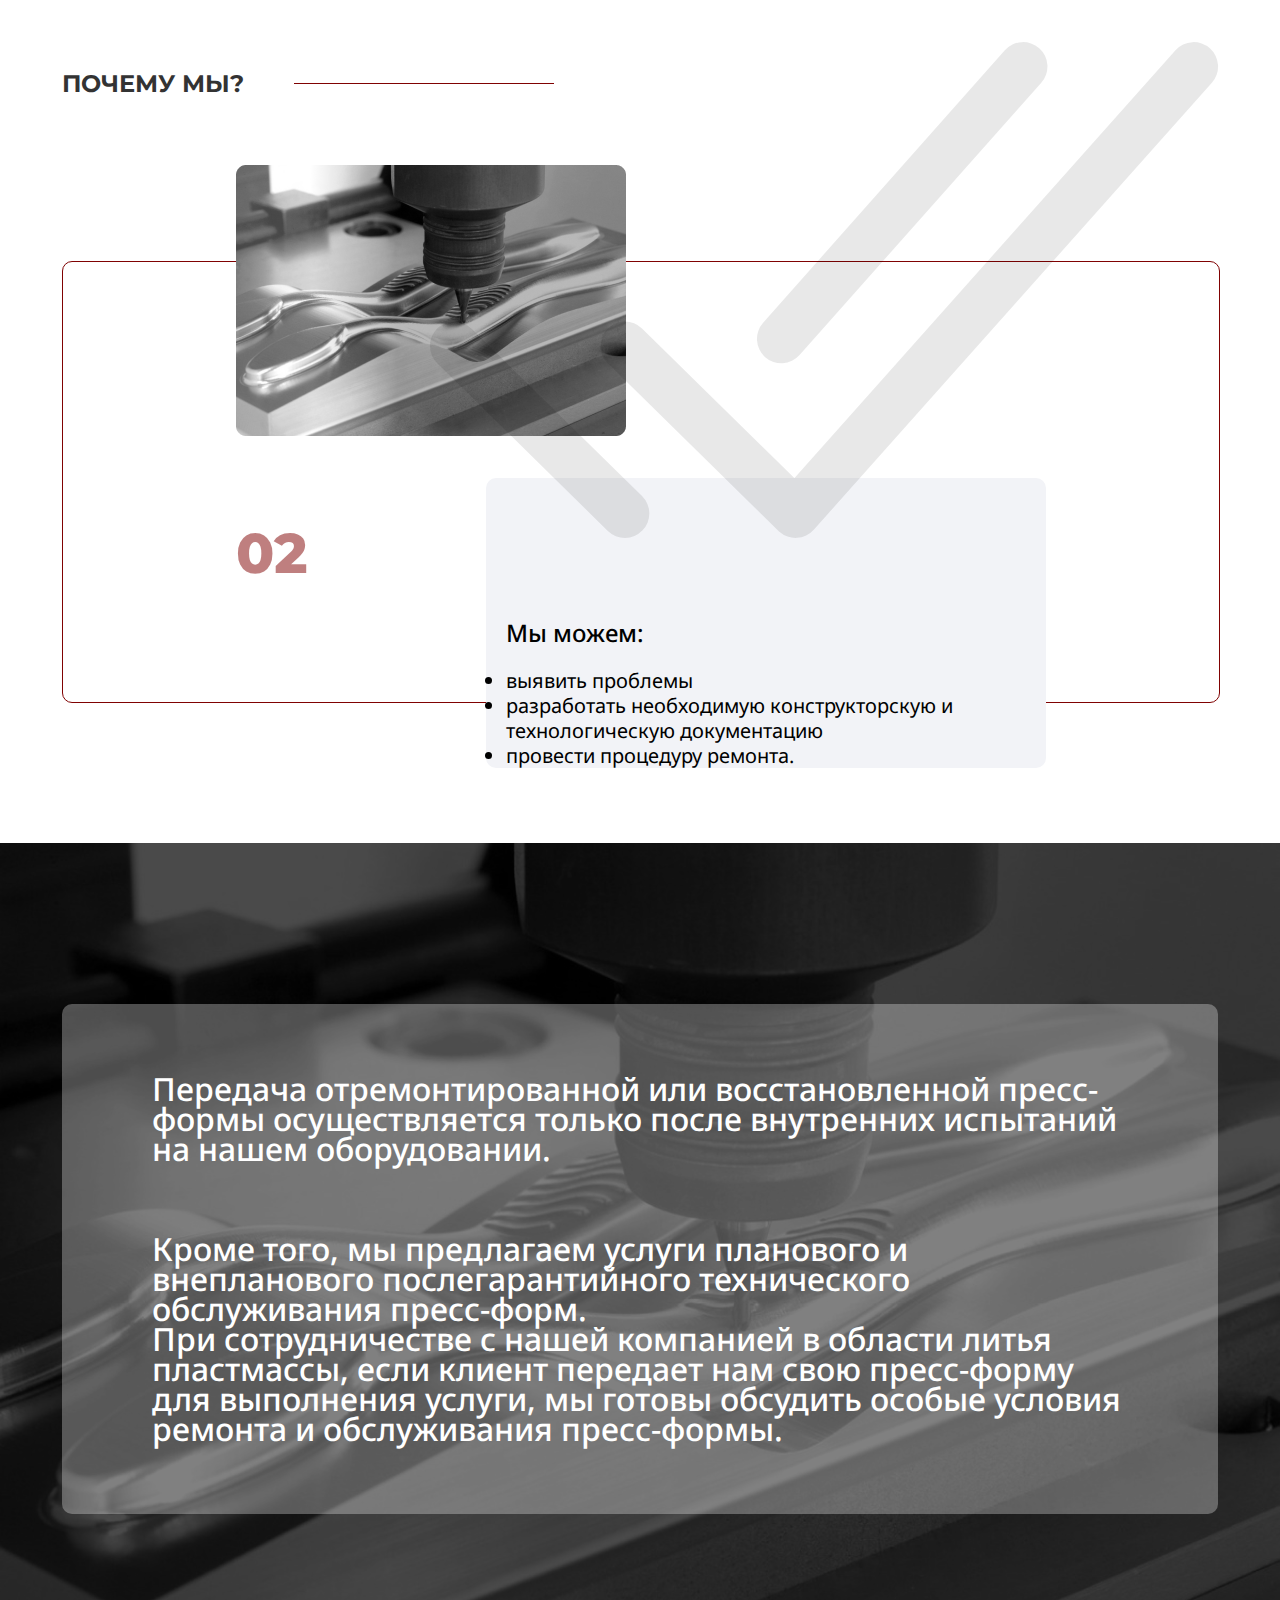
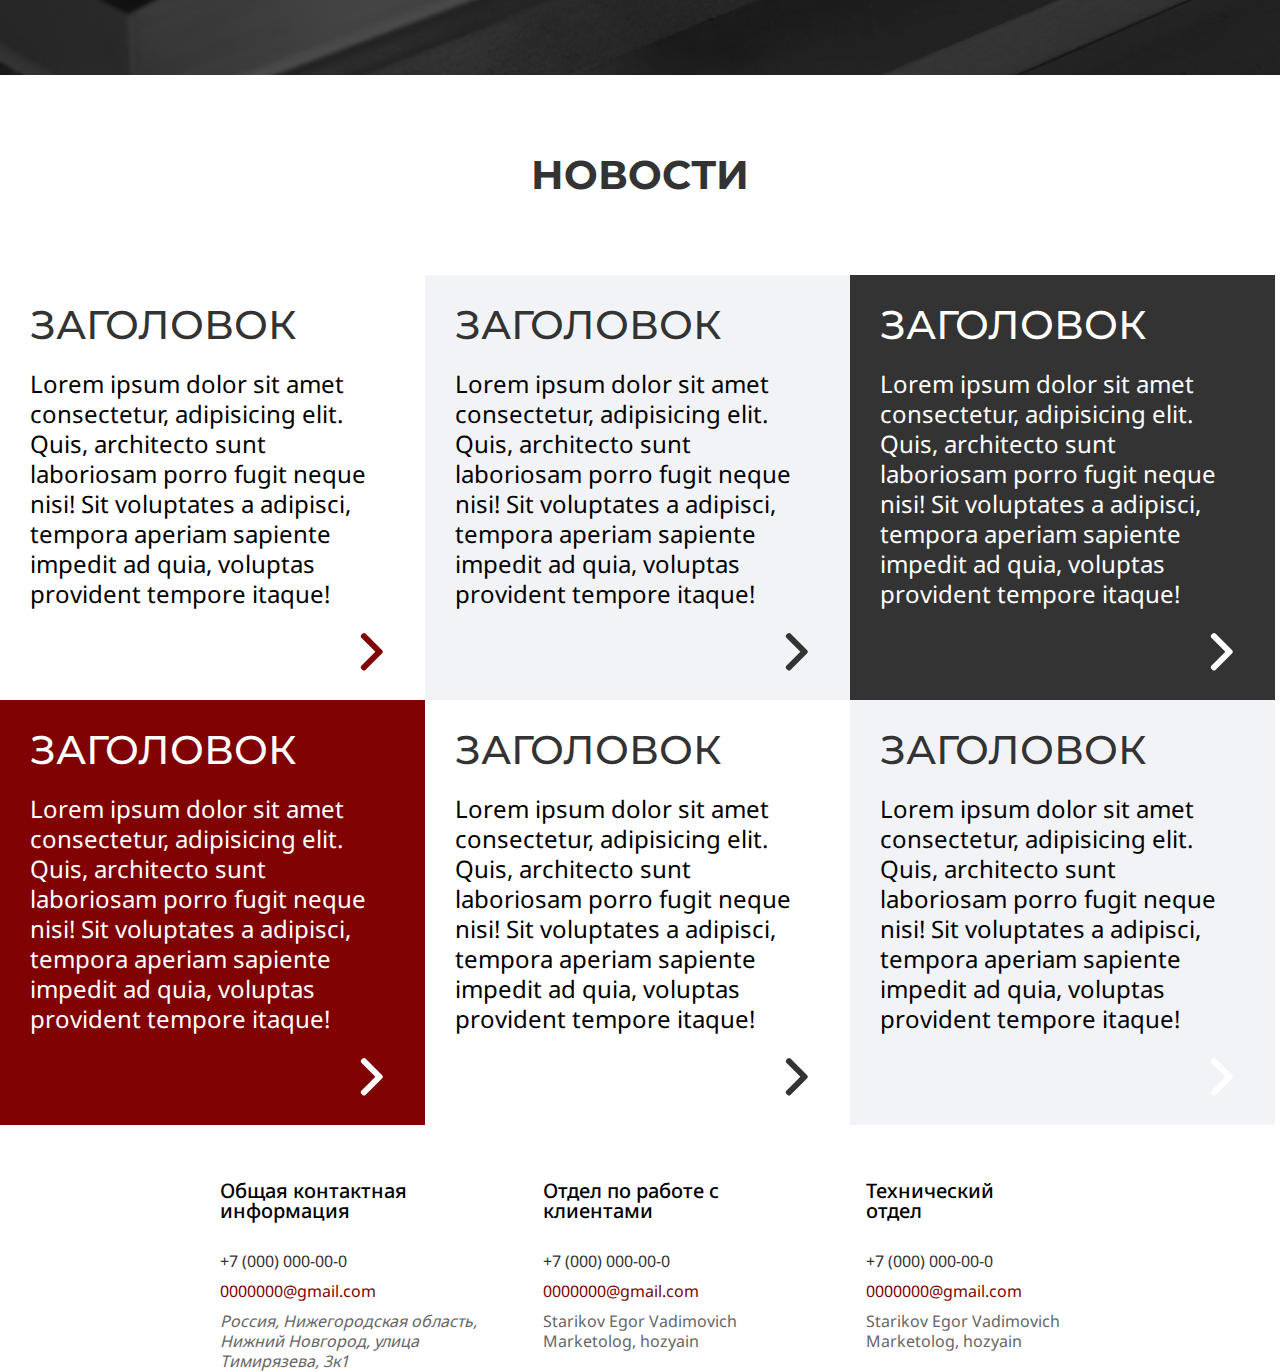
==== commit 792b56ea: "FileSystem has been reworked" ====
--- a/index.html
+++ b/index.html
@@ -1,286 +1,33 @@
 <!DOCTYPE html>
 <html lang="en">
+  <head>
+    <meta charset="UTF-8" />
+    <link rel="stylesheet" href="normalize.css" />
+    <link rel="stylesheet" href="./src/css/global.css" />
+    <link rel="stylesheet" href="./public/fonts/fonts.css" />
+    <link rel="stylesheet" href="./src/components/aboutUs/aboutUs.css" />
+    <link rel="stylesheet" href="./src/components/contact/contact.css" />
+    <link rel="stylesheet" href="./src/components/hero/hero.css" />
+    <link
+      rel="stylesheet"
+      href="./src/components/mainContent/mainContent.css"
+    />
+    <link rel="stylesheet" href="./src/components/news/news.css" />
+    <link rel="stylesheet" href="./src/components/repair/repair.css" />
+    <link rel="stylesheet" href="./src/header/header.css" />
 
-<head>
-  <meta charset="UTF-8" />
-  <link rel="stylesheet" href="normalize.css" />
-  <link rel="stylesheet" href="./src/css/global.css" />
-  <link rel="stylesheet" href="./public/fonts/fonts.css" />
-  <link rel="stylesheet" href="index.css" />
+    <link rel="stylesheet" href="index.css" />
+    <meta name="viewport" content="width=device-width, initial-scale=1.0" />
+    <title>Document</title>
+  </head>
 
-  <meta name="viewport" content="width=device-width, initial-scale=1.0" />
-  <title>Document</title>
-</head>
-
-<body>
-
-  <header class="container headerh">
-    <div class="header-top_container">
-      <div class="logo_container">
-        <h2>Mold<strong class="logo_title">Lab</strong></h2>
-        <img src="./public/img/logo.svg" alt="Logo" />
-      </div>
-      <nav>
-        <ul class="nav_container">
-          <li><a href="" class="nav_item">О компании</a></li>
-          <li><a href="" class="nav_item">Услуги</a></li>
-          <li><a href="" class="nav_item">Оборудование</a></li>
-          <li><a href="" class="nav_item">Галерея</a></li>
-          <li><a href="" class="nav_item">Новости</a></li>
-          <li><a href="" class="nav_item">Контакты</a></li>
-        </ul>
-      </nav>
-      <div class="contact_container">
-        <div class="contact_container__social">
-          <img src="./public/img/tg.svg" alt="Telegramm" class="Telegramm" />
-          <img src="./public/img/wa.svg" alt="WhatsApp" />
-        </div>
-        <div class="btn">
-          <a href="">Заказать звонок</a>
-        </div>
-      </div>
-    </div>
-    <div class="header-bot_container">
-      <div class="header_contacts__bottom">
-        <a href="tel:+">+7 987 113-04-2</a>
-        <a href="mailto:">sales@profnn.info</a>
-        <p class="work-time_container">Пн-Пт: 8:00-18:00 (МСК)</p>
-      </div>
-    </div>
-  </header>
-
-  <script src="header.js"></script>
-  <section class="hero_container">
-    <div class="container">
-      <h1 class="hero_title"><strong>Ремонт и модификация пресс-форм</strong></h1>
-      <div class="hero-img_wrapper">
-        <picture class="hero-img_container">
-          <!-- <source srcSet={avifPath2x} type="image/avif" media="(min-resolution: 2dppx)" />
-            <source srcSet={avifPath1x} type="image/avif" />
-            <source srcSet={webpPath2x} type="image/webp" media="(min-resolution: 2dppx)" />
-            <source srcSet={webpPath1x} type="image/webp" />
-            <source srcSet={pngPath2x} type="image/png" media="(min-resolution: 2dppx)" />
-            <source srcSet={pngPath1x} type="image/png" />
-            <source srcSet={jpgPath2x} type="image/jpg" media="(min-resolution: 2dppx)" /> -->
-          <img src="./public/img/hero01.png" alt="Hero01" class="hero-img_personaly" />
-          <span class="hero-img_number">01</span>
-        </picture>
-
-
-        <picture class="hero-img_container">
-          <!-- <source srcSet={avifPath2x} type="image/avif" media="(min-resolution: 2dppx)" />
-            <source srcSet={avifPath1x} type="image/avif" />
-            <source srcSet={webpPath2x} type="image/webp" media="(min-resolution: 2dppx)" />
-            <source srcSet={webpPath1x} type="image/webp" />
-            <source srcSet={pngPath2x} type="image/png" media="(min-resolution: 2dppx)" />
-            <source srcSet={pngPath1x} type="image/png" />
-            <source srcSet={jpgPath2x} type="image/jpg" media="(min-resolution: 2dppx)" /> -->
-          <img src="./public/img/hero02.png" alt="Hero02" class="hero-img_personaly" />
-          <span class="hero-img_number">02</span>
-        </picture>
-        <picture class="hero-img_container">
-          <!-- <source srcSet={avifPath2x} type="image/avif" media="(min-resolution: 2dppx)" />
-            <source srcSet={avifPath1x} type="image/avif" />
-            <source srcSet={webpPath2x} type="image/webp" media="(min-resolution: 2dppx)" />
-            <source srcSet={webpPath1x} type="image/webp" />
-            <source srcSet={pngPath2x} type="image/png" media="(min-resolution: 2dppx)" />
-            <source srcSet={pngPath1x} type="image/png" />
-            <source srcSet={jpgPath2x} type="image/jpg" media="(min-resolution: 2dppx)" /> -->
-          <img src="./public/img/hero03.png" alt="Hero03" class="hero-img_personaly" />
-          <span class="hero-img_number">03</span>
-        </picture>
-      </div>
-      <div class="btn btn_hero">
-        <a href="">Заказать расчет</a>
-      </div>
-    </div>
-  </section>
-
-  <section class="section-form-repair">
-    <div class="section-form-repair_container">
-      <article class="about-form_main-block">
-        <h4 class="about-form_title">пресс-форма - это неотъемлемый элемент</h2>
-          <p class="about-form_description__red">для изготовления изделий из пластмассы методом литья на
-            термопластавтоматах (ТПА)</p>
-          <p class="about-form_description__gray">Наша компания обладает обширным опытом в изготовлении и восстановлении
-            пресс-форм.</p>
-          <div class="btn">
-            <a href="">Заказать звонок</a>
-          </div>
-      </article>
-
-      <div class="about-form_secondary-block">
-        <h5 class="about-form_subtitle about-form_subtext">Ремонт пресс-формы может быть вызван различными факторами:
-        </h5>
-        <ul class="form-repair_list">
-          <li class="form-repair_item about-form_subtext">износ подвижных компонентов</li>
-          <li class="form-repair_item about-form_subtext">неправильная эксплуатация</li>
-          <li class="form-repair_item about-form_subtext">неправильная эксплуатация</li>
-        </ul>
-      </div>
-      <picture class="section-form-repair_img">
-        <!-- <source srcSet={avifPath2x} type="image/avif" media="(min-resolution: 2dppx)" />
-          <source srcSet={avifPath1x} type="image/avif" />
-          <source srcSet={webpPath2x} type="image/webp" media="(min-resolution: 2dppx)" />
-          <source srcSet={webpPath1x} type="image/webp" />
-          <source srcSet={pngPath2x} type="image/png" media="(min-resolution: 2dppx)" />
-          <source srcSet={pngPath1x} type="image/png" />
-          <source srcSet={jpgPath2x} type="image/jpg" media="(min-resolution: 2dppx)" /> -->
-        <img src="./public/img/Form625x495.png" alt="Form625x495" />
-      </picture>
-    </div>
-
-  </section>
-
-  <section class="section-about-us container">
-    <div class="title-arrow_wrapper">
-      <h4 class="about-us_title">Почему мы?</h2>
-        <div class="title-arrow"></div>
-    </div>
-    <article class="article-about-us">
-      <picture class="about-us_img">
-        <!-- <source srcSet={avifPath2x} type="image/avif" media="(min-resolution: 2dppx)" />
-          <source srcSet={avifPath1x} type="image/avif" />
-          <source srcSet={webpPath2x} type="image/webp" media="(min-resolution: 2dppx)" />
-          <source srcSet={webpPath1x} type="image/webp" />
-          <source srcSet={pngPath2x} type="image/png" media="(min-resolution: 2dppx)" />
-          <source srcSet={pngPath1x} type="image/png" />
-          <source srcSet={jpgPath2x} type="image/jpg" media="(min-resolution: 2dppx)" /> -->
-        <img src="./public/img/Form390x270.png" alt="Form390x270" />
-      </picture>
-      <img src="./public/img/SomethingShit.svg" alt="SomethingShit.svg" class="shit-img">
-      <span class="step">02</span>
-      <div class="about-us_information">
-        <h6 class="about-us_information__title">Мы можем:</h6>
-        <ul class="form-repair_list about-us_information__list">
-          <li class="form-repair_item about-form_subtext">выявить проблемы</li>
-          <li class="form-repair_item about-form_subtext">разработать необходимую конструкторскую и технологическую
-            документацию</li>
-          <li class="form-repair_item about-form_subtext">провести процедуру ремонта.</li>
-        </ul>
-      </div>
-    </article>
-  </section>
-
-  <section class="page-main-content">
-    <div class="container main-content_wrapper">
-      <p class="main-content_text">Передача отремонтированной или восстановленной пресс-формы осуществляется только
-        после внутренних испытаний на нашем оборудовании.</p>
-      <p class="main-content_text">Кроме того, мы предлагаем услуги планового и внепланового послегарантийного
-        технического обслуживания пресс-форм. <br>
-        При сотрудничестве с нашей компанией в области литья пластмассы, если клиент передает нам свою пресс-форму для
-        выполнения услуги, мы готовы обсудить особые условия ремонта и обслуживания пресс-формы.</p>
-    </div>
-  </section>
-
-  <section class="section-news section-news_container">
-    <h2 class="news_title">Новости</h2>
-
-    <ul class="news_list">
-      <li class="news_item news_item__white">
-        <h3 class="news_item__header">заголовок</h3>
-        <p class="news_item__description">Lorem ipsum dolor sit amet consectetur, adipisicing elit. Quis, architecto
-          sunt laboriosam porro fugit neque nisi! Sit voluptates a adipisci, tempora aperiam sapiente impedit ad quia,
-          voluptas provident tempore itaque!</p>
-        <svg class="news_item__arrow" width="23" height="38" viewBox="0 0 23 38" fill="none"
-          xmlns="http://www.w3.org/2000/svg">
-          <path
-            d="M22.1973 17.3048L5.49193 0.599707C5.10555 0.213026 4.58977 0 4.03981 0C3.48985 0 2.97407 0.213026 2.5877 0.599707L1.35746 1.82964C0.556935 2.63108 0.556935 3.93365 1.35746 4.73387L15.3854 18.7618L1.34189 32.8053C0.955518 33.192 0.742188 33.7075 0.742188 34.2571C0.742188 34.8074 0.955518 35.3229 1.34189 35.7099L2.57213 36.9395C2.95881 37.3262 3.47429 37.5392 4.02425 37.5392C4.57421 37.5392 5.08999 37.3262 5.47636 36.9395L22.1973 20.2191C22.5846 19.8312 22.7974 19.3133 22.7961 18.7627C22.7974 18.21 22.5846 17.6924 22.1973 17.3048Z"
-            fill="var(--main-color)" />
-        </svg>
-      </li>
-      <li class="news_item news_item__gray">
-        <h3 class="news_item__header">заголовок</h3>
-        <p class="news_item__description">Lorem ipsum dolor sit amet consectetur, adipisicing elit. Quis, architecto
-          sunt laboriosam porro fugit neque nisi! Sit voluptates a adipisci, tempora aperiam sapiente impedit ad quia,
-          voluptas provident tempore itaque!</p>
-        <svg class="news_item__arrow" width="23" height="38" viewBox="0 0 23 38" fill="none"
-          xmlns="http://www.w3.org/2000/svg">
-          <path
-            d="M22.1973 17.3048L5.49193 0.599707C5.10555 0.213026 4.58977 0 4.03981 0C3.48985 0 2.97407 0.213026 2.5877 0.599707L1.35746 1.82964C0.556935 2.63108 0.556935 3.93365 1.35746 4.73387L15.3854 18.7618L1.34189 32.8053C0.955518 33.192 0.742188 33.7075 0.742188 34.2571C0.742188 34.8074 0.955518 35.3229 1.34189 35.7099L2.57213 36.9395C2.95881 37.3262 3.47429 37.5392 4.02425 37.5392C4.57421 37.5392 5.08999 37.3262 5.47636 36.9395L22.1973 20.2191C22.5846 19.8312 22.7974 19.3133 22.7961 18.7627C22.7974 18.21 22.5846 17.6924 22.1973 17.3048Z"
-            fill="var(--secondary-color)" />
-        </svg>
-      </li>
-      <li class="news_item news_item__black">
-        <h3 class="news_item__header" style="color: white;">заголовок</h3>
-        <p class="news_item__description" style="color: white;">Lorem ipsum dolor sit amet consectetur, adipisicing
-          elit. Quis, architecto sunt laboriosam porro fugit neque nisi! Sit voluptates a adipisci, tempora aperiam
-          sapiente impedit ad quia, voluptas provident tempore itaque!</p>
-        <svg class="news_item__arrow" width="23" height="38" viewBox="0 0 23 38" fill="none"
-          xmlns="http://www.w3.org/2000/svg">
-          <path
-            d="M22.1973 17.3048L5.49193 0.599707C5.10555 0.213026 4.58977 0 4.03981 0C3.48985 0 2.97407 0.213026 2.5877 0.599707L1.35746 1.82964C0.556935 2.63108 0.556935 3.93365 1.35746 4.73387L15.3854 18.7618L1.34189 32.8053C0.955518 33.192 0.742188 33.7075 0.742188 34.2571C0.742188 34.8074 0.955518 35.3229 1.34189 35.7099L2.57213 36.9395C2.95881 37.3262 3.47429 37.5392 4.02425 37.5392C4.57421 37.5392 5.08999 37.3262 5.47636 36.9395L22.1973 20.2191C22.5846 19.8312 22.7974 19.3133 22.7961 18.7627C22.7974 18.21 22.5846 17.6924 22.1973 17.3048Z"
-            fill="white" />
-        </svg>
-      </li>
-      <li class="news_item news_item__red">
-        <h3 class="news_item__header" style="color: white;">заголовок</h3>
-        <p class="news_item__description" style="color: white;">Lorem ipsum dolor sit amet consectetur, adipisicing
-          elit. Quis, architecto sunt laboriosam porro fugit neque nisi! Sit voluptates a adipisci, tempora aperiam
-          sapiente impedit ad quia, voluptas provident tempore itaque!</p>
-        <svg class="news_item__arrow" width="23" height="38" viewBox="0 0 23 38" fill="none"
-          xmlns="http://www.w3.org/2000/svg">
-          <path
-            d="M22.1973 17.3048L5.49193 0.599707C5.10555 0.213026 4.58977 0 4.03981 0C3.48985 0 2.97407 0.213026 2.5877 0.599707L1.35746 1.82964C0.556935 2.63108 0.556935 3.93365 1.35746 4.73387L15.3854 18.7618L1.34189 32.8053C0.955518 33.192 0.742188 33.7075 0.742188 34.2571C0.742188 34.8074 0.955518 35.3229 1.34189 35.7099L2.57213 36.9395C2.95881 37.3262 3.47429 37.5392 4.02425 37.5392C4.57421 37.5392 5.08999 37.3262 5.47636 36.9395L22.1973 20.2191C22.5846 19.8312 22.7974 19.3133 22.7961 18.7627C22.7974 18.21 22.5846 17.6924 22.1973 17.3048Z"
-            fill="white" />
-        </svg>
-      </li>
-      <li class="news_item news_item__white">
-        <h3 class="news_item__header">заголовок</h3>
-        <p class="news_item__description">Lorem ipsum dolor sit amet consectetur, adipisicing elit. Quis, architecto
-          sunt laboriosam porro fugit neque nisi! Sit voluptates a adipisci, tempora aperiam sapiente impedit ad quia,
-          voluptas provident tempore itaque!</p>
-        <svg class="news_item__arrow" width="23" height="38" viewBox="0 0 23 38" fill="none"
-          xmlns="http://www.w3.org/2000/svg">
-          <path
-            d="M22.1973 17.3048L5.49193 0.599707C5.10555 0.213026 4.58977 0 4.03981 0C3.48985 0 2.97407 0.213026 2.5877 0.599707L1.35746 1.82964C0.556935 2.63108 0.556935 3.93365 1.35746 4.73387L15.3854 18.7618L1.34189 32.8053C0.955518 33.192 0.742188 33.7075 0.742188 34.2571C0.742188 34.8074 0.955518 35.3229 1.34189 35.7099L2.57213 36.9395C2.95881 37.3262 3.47429 37.5392 4.02425 37.5392C4.57421 37.5392 5.08999 37.3262 5.47636 36.9395L22.1973 20.2191C22.5846 19.8312 22.7974 19.3133 22.7961 18.7627C22.7974 18.21 22.5846 17.6924 22.1973 17.3048Z"
-            fill="var(--secondary-color)" />
-        </svg>
-      </li>
-      <li class="news_item news_item__gray">
-        <h3 class="news_item__header">заголовок</h3>
-        <p class="news_item__description">Lorem ipsum dolor sit amet consectetur, adipisicing elit. Quis, architecto
-          sunt laboriosam porro fugit neque nisi! Sit voluptates a adipisci, tempora aperiam sapiente impedit ad quia,
-          voluptas provident tempore itaque!</p>
-        <svg class="news_item__arrow" width="23" height="38" viewBox="0 0 23 38" fill="none"
-          xmlns="http://www.w3.org/2000/svg">
-          <path
-            d="M22.1973 17.3048L5.49193 0.599707C5.10555 0.213026 4.58977 0 4.03981 0C3.48985 0 2.97407 0.213026 2.5877 0.599707L1.35746 1.82964C0.556935 2.63108 0.556935 3.93365 1.35746 4.73387L15.3854 18.7618L1.34189 32.8053C0.955518 33.192 0.742188 33.7075 0.742188 34.2571C0.742188 34.8074 0.955518 35.3229 1.34189 35.7099L2.57213 36.9395C2.95881 37.3262 3.47429 37.5392 4.02425 37.5392C4.57421 37.5392 5.08999 37.3262 5.47636 36.9395L22.1973 20.2191C22.5846 19.8312 22.7974 19.3133 22.7961 18.7627C22.7974 18.21 22.5846 17.6924 22.1973 17.3048Z"
-            fill="white" />
-        </svg>
-      </li>
-    </ul>
-  </section>
-
-  <aside class="yandex-map_container">
-    <script type="text/javascript" charset="utf-8" async
-      src="https://api-maps.yandex.ru/services/constructor/1.0/js/?um=constructor%3A8d77ebb3a001a79dcd29b674a51c3919d3b7c7fd5162b429fd249b70d2cdb66a&amp;width=100%&amp;height=330&amp;lang=ru_RU&amp;scroll=true"></script>
-  </aside>
-
-  <footer class="footer_container">
-    <div class="footer-contact_container footer_information__container">
-      <h6 class="footer_information__title">Общая контактная <br> информация</h6>
-      <a href="tel:+" class="footer_information__phone footer_text">+7 (000) 000-00-0</a>
-      <a href="mailto:" class="footer_information__mail footer_text">0000000@gmail.com</a>
-      <address class="footer_text">Россия, Нижегородская область,
-        Нижний Новгород, улица Тимирязева, 3к1</address>
-    </div>
-    <div class="footer-clients_container footer_information__container">
-      <h6 class="footer_information__title">Отдел по работе с клиентами</h6>
-      <a href="tel:+" class="footer_information__phone footer_text">+7 (000) 000-00-0</a>
-      <a href="mailto:" class="footer_information__mail footer_text">0000000@gmail.com</a>
-      <span class="footer_text">Starikov Egor Vadimovich</span>
-      <span class="footer_text">Marketolog, hozyain</span>
-    </div>
-    <div class="footer-tech_container footer_information__container">
-      <h6 class="footer_information__title">Технический <br>отдел</h6>
-      <a href="tel:+" class="footer_information__phone footer_text">+7 (000) 000-00-0</a>
-      <a href="mailto:" class="footer_information__mail footer_text">0000000@gmail.com</a>
-      <span class="footer_text">Starikov Egor Vadimovich</span>
-      <span class="footer_text">Marketolog, hozyain</span>
-    </div>
-  </footer>
-
-</body>
-
-</html>+  <body>
+    <script src="./src/header/header.js"></script>
+    <script src="./src/components/hero/hero.js"></script>
+    <script src="./src/components/repair/repair.js"></script>
+    <script src="./src/components/aboutUs/aboutUs.js"></script>
+    <script src="./src/components/mainContent/mainContent.js"></script>
+    <script src="./src/components/news/news.js"></script>
+    <script src="./src/components/contact/contact.js"></script>
+  </body>
+</html>
--- a/src/components/aboutUs/aboutUs.css
+++ b/src/components/aboutUs/aboutUs.css
@@ -0,0 +1,79 @@
+/* ABOUT US */
+
+.section-about-us {
+  margin-top: 100px;
+}
+
+.title-arrow_wrapper {
+  display: flex;
+  flex-direction: row;
+  align-items: center;
+}
+
+.about-us_title {
+  margin: 0;
+  padding-right: 50px;
+}
+
+.title-arrow {
+  width: 260px;
+  border-bottom: 1px solid var(--main-color);
+}
+
+.article-about-us {
+  position: relative;
+  width: 100%;
+  height: 440px;
+  margin-top: 160px;
+  border: 1px solid var(--main-color);
+  border-radius: 10px;
+}
+
+.about-us_img {
+  position: absolute;
+  left: 15%;
+  top: -22%;
+  z-index: 1;
+}
+
+.shit-img {
+  position: absolute;
+  right: 0;
+  top: -50%;
+  z-index: 2;
+}
+
+.step {
+  position: absolute;
+  top: 60%;
+  left: 15%;
+  font-family: "Montserrat";
+  font-weight: 800;
+  font-size: 56px;
+  line-height: 55px;
+  color: var(--main-color);
+  opacity: 50%;
+}
+
+.about-us_information {
+  position: absolute;
+  bottom: -15%;
+  right: 15%;
+  display: inline-block;
+  border-radius: 10px;
+  background-color: var(--tertiary-color);
+}
+
+.about-us_information__title {
+  padding-left: 20px;
+  margin: 140px 0 20px 0;
+  font-family: "NotoSans";
+  font-weight: 500;
+  line-height: 30px;
+  font-size: 24px;
+}
+
+.about-us_information__list {
+  margin: 0 0 80px 40px;
+  max-width: 540px;
+}
--- a/src/components/contact/contact.css
+++ b/src/components/contact/contact.css
@@ -0,0 +1,51 @@
+/* MAP */
+
+.yandex-map_container {
+  width: 100%;
+}
+
+/* footer */
+
+.footer_container {
+  display: flex;
+  flex-direction: row;
+  justify-content: space-between;
+  max-width: 840px;
+  margin: auto;
+  margin-top: 40px;
+  margin-bottom: 20px;
+  /* background-color: var(--main-color); */
+}
+
+.footer_information__container {
+  display: flex;
+  flex-direction: column;
+  max-width: 270px;
+}
+
+.footer_information__title {
+  margin-bottom: 30px;
+  font-family: "NotoSans";
+  font-weight: 500;
+  font-size: 20px;
+  line-height: 20px;
+  color: black;
+}
+
+.footer_text {
+  font-family: "NotoSans";
+  font-weight: 400;
+  font-size: 16px;
+  line-height: 20px;
+  color: #666666;
+}
+
+.footer_information__phone {
+  color: var(--secondary-color);
+  margin-bottom: 10px;
+}
+
+.footer_information__mail {
+  color: var(--main-color);
+  margin-bottom: 10px;
+}
--- a/src/components/hero/hero.css
+++ b/src/components/hero/hero.css
@@ -0,0 +1,131 @@
+/* HERO */
+.hero_container {
+  height: 650px;
+  margin-top: 30px;
+  background-image: url("../../../public/img/hero.png");
+  background-size: 100% 100%;
+  background-repeat: no-repeat;
+}
+
+.hero_title {
+  max-width: 873px;
+  padding-top: 160px;
+  color: white;
+  text-transform: uppercase;
+}
+
+.hero-img_wrapper {
+  display: flex;
+  flex-direction: row;
+  padding-top: 40px;
+}
+
+.hero-img_container {
+  display: block;
+  position: relative;
+}
+
+.hero-img_wrapper .hero-img_container {
+  margin-right: 65px;
+}
+
+.hero-img_personaly {
+  border: 1px solid white;
+  border-radius: 10px;
+}
+
+.hero-img_number {
+  position: absolute;
+  left: -15%;
+  top: -25%;
+  font-family: "Montserrat";
+  font-weight: 800;
+  font-size: 56px;
+  text-transform: uppercase;
+  color: white;
+}
+
+.btn_hero {
+  margin-top: 60px;
+  padding-right: 100px;
+  padding-left: 100px;
+}
+
+.btn_hero a {
+  font-size: 20px;
+}
+
+/* FORM-REPAIR */
+
+.section-form-repair {
+  margin-top: 60px;
+}
+
+.section-form-repair_container {
+  display: flex;
+  flex-direction: column;
+  flex-wrap: wrap;
+  align-content: space-between;
+  max-height: 832px;
+}
+
+.about-form_main-block {
+  max-width: 432px;
+  margin-left: 62px;
+}
+
+.about-form_description__red,
+.about-form_description__gray {
+  font-weight: 500;
+  font-size: 24px;
+}
+
+.about-form_description__red {
+  font-family: "Montserrat";
+  line-height: 35px;
+  color: var(--main-color);
+}
+
+.about-form_description__gray {
+  font-family: "NotoSans";
+  line-height: 25px;
+  color: var(--secondary-color);
+}
+
+.about-form_secondary-block {
+  max-width: 350px;
+  padding-left: 62px;
+  padding-bottom: 20px;
+  margin-top: 40px;
+  background-color: var(--tertiary-color);
+  border-radius: 10px;
+}
+
+.about-form_subtext {
+  font-family: "NotoSans";
+  font-size: 20px;
+  line-height: 25px;
+}
+
+.about-form_subtitle {
+  max-width: 320px;
+  font-weight: 600;
+  padding-top: 15px;
+  text-decoration: underline;
+}
+
+.form-repair_list {
+  list-style: initial;
+  margin: 0;
+  padding-left: 20px;
+}
+
+.form-repair_item {
+  font-weight: 400;
+}
+
+.section-form-repair_img {
+  margin-top: 125px;
+  padding-top: 80px;
+  border-top: 1px solid var(--main-color);
+}
--- a/src/components/mainContent/mainContent.css
+++ b/src/components/mainContent/mainContent.css
@@ -0,0 +1,26 @@
+/* MAIN CONTENT */
+.page-main-content {
+  display: flex;
+  justify-content: center;
+  align-items: center;
+  position: relative;
+  margin-top: 140px;
+  height: 832px;
+  background-image: url("../../../public/img/Form1280x830.png");
+  background-size: 100% 100%;
+  background-repeat: no-repeat;
+}
+
+.main-content_wrapper {
+  background-color: rgba(255, 255, 255, 0.3);
+  border-radius: 10px;
+}
+
+.main-content_text {
+  margin: 70px 90px;
+  font-family: "NotoSans";
+  font-weight: 500;
+  font-size: 32px;
+  line-height: 30px;
+  color: white;
+}
--- a/src/components/news/news.css
+++ b/src/components/news/news.css
@@ -0,0 +1,53 @@
+/* NEWS */
+
+.section-news {
+  display: flex;
+  flex-direction: column;
+  align-items: center;
+  margin-top: 80px;
+}
+
+.news_title {
+  display: inline-block;
+}
+
+.news_list {
+  display: flex;
+  flex-direction: row;
+  flex-wrap: wrap;
+  margin-top: 80px;
+  padding: 0;
+}
+
+.news_item {
+  position: relative;
+  margin: 0;
+  padding: 30px;
+  border: 0;
+  height: 365px;
+  width: 365px;
+}
+
+.news_item__gray {
+  background-color: var(--tertiary-color);
+}
+
+.news_item__black {
+  background-color: var(--secondary-color);
+}
+
+.news_item__red {
+  background-color: var(--main-color);
+}
+
+.news_item__description {
+  font-family: "NotoSans";
+  font-weight: 400;
+  font-size: 24px;
+  line-height: 30px;
+}
+
+.news_item__arrow {
+  position: absolute;
+  right: 10%;
+}
--- a/src/header/header.css
+++ b/src/header/header.css
@@ -0,0 +1,110 @@
+/* HEADER */
+
+.header {
+  margin-top: 20px;
+}
+
+.header-top_container {
+  display: flex;
+  flex-direction: row;
+  align-items: center;
+  justify-content: space-between;
+  padding-bottom: 10px;
+  margin-bottom: 15px;
+  border-bottom: 1px solid #bababa;
+}
+
+.logo_container {
+  display: block;
+  width: max-content;
+}
+
+nav {
+  width: max-content;
+}
+
+.nav_container {
+  display: flex;
+  flex-direction: row;
+  width: max-content;
+}
+
+.nav_container li {
+  margin-right: 20px;
+}
+
+.nav_item {
+  font-size: 14.27px;
+  line-height: 21.4px;
+  text-transform: uppercase;
+  color: #222222;
+}
+
+.contact_container {
+  display: flex;
+  flex-direction: row;
+  color: white;
+}
+
+.contact_container__social {
+  display: flex;
+  align-items: center;
+  margin-right: 25px;
+}
+
+.Telegramm {
+  padding-right: 5px;
+}
+
+.btn {
+  display: inline-block;
+  padding: 14.25px 35px;
+  border-radius: 10px;
+  background-color: var(--main-color);
+  transition: var(--change-theme-duration);
+}
+
+.btn a {
+  font-weight: 600;
+  font-size: 12px;
+  color: white;
+}
+
+.btn:hover {
+  cursor: pointer;
+  background-color: var(--secondary-color);
+}
+
+.btn:hover a {
+  color: white;
+}
+
+/* .btn:active {
+    background-color: var(--secondary-color);
+  }
+  
+  .btn:active a {
+    color: white;
+  } */
+
+/* .btn:focus {
+    border-color: aqua;
+    background-color: aqua;
+  }
+  
+  .btn:focus a {
+    color: black;
+  } */
+
+.header-bot_container {
+  display: flex;
+  justify-content: right;
+}
+
+.work-time_container {
+  display: inline;
+}
+
+.header_contacts__bottom a {
+  margin-right: 15px;
+}
--- a/index.css
+++ b/index.css
@@ -1,453 +1 @@
-.header {
-  margin-top: 20px;
-}
 
-.header-top_container {
-  display: flex;
-  flex-direction: row;
-  align-items: center;
-  justify-content: space-between;
-  padding-bottom: 10px;
-  margin-bottom: 15px;
-  border-bottom: 1px solid #bababa;
-}
-
-.logo_container {
-  display: block;
-  width: max-content;
-}
-
-nav {
-  width: max-content;
-}
-
-.nav_container {
-  display: flex;
-  flex-direction: row;
-  width: max-content;
-}
-
-.nav_container li {
-  margin-right: 20px;
-}
-
-.nav_item {
-  font-size: 14.27px;
-  line-height: 21.4px;
-  text-transform: uppercase;
-  color: #222222;
-}
-
-.contact_container {
-  display: flex;
-  flex-direction: row;
-  color: white;
-}
-
-.contact_container__social {
-  display: flex;
-  align-items: center;
-  margin-right: 25px;
-}
-
-.Telegramm {
-  padding-right: 5px;
-}
-
-.btn {
-  display: inline-block;
-  padding: 14.25px 35px;
-  border-radius: 10px;
-  background-color: var(--main-color);
-  transition: var(--change-theme-duration);
-}
-
-.btn a {
-  font-weight: 600;
-  font-size: 12px;
-  color: white;
-}
-
-.btn:hover {
-  cursor: pointer;
-  background-color: var(--secondary-color);
-}
-
-.btn:hover a {
-  color: white;
-}
-
-/* .btn:active {
-  background-color: var(--secondary-color);
-}
-
-.btn:active a {
-  color: white;
-} */
-
-/* .btn:focus {
-  border-color: aqua;
-  background-color: aqua;
-}
-
-.btn:focus a {
-  color: black;
-} */
-
-.header-bot_container {
-  display: flex;
-  justify-content: right;
-}
-
-.work-time_container {
-  display: inline;
-}
-
-.header_contacts__bottom a {
-  margin-right: 15px;
-}
-
-/* HERO */
-.hero_container {
-  height: 650px;
-  margin-top: 30px;
-  background-image: url("./public/img/hero.png");
-  background-size: 100% 100%;
-  background-repeat: no-repeat;
-}
-
-.hero_title {
-  max-width: 873px;
-  padding-top: 160px;
-  color: white;
-  text-transform: uppercase;
-}
-
-.hero-img_wrapper {
-  display: flex;
-  flex-direction: row;
-  padding-top: 40px;
-}
-
-.hero-img_container {
-  display: block;
-  position: relative;
-}
-
-.hero-img_wrapper .hero-img_container {
-  margin-right: 65px;
-}
-
-.hero-img_personaly {
-  border: 1px solid white;
-  border-radius: 10px;
-}
-
-.hero-img_number {
-  position: absolute;
-  left: -15%;
-  top: -25%;
-  font-family: "Montserrat";
-  font-weight: 800;
-  font-size: 56px;
-  text-transform: uppercase;
-  color: white;
-}
-
-.btn_hero {
-  margin-top: 60px;
-  padding-right: 100px;
-  padding-left: 100px;
-}
-
-.btn_hero a {
-  font-size: 20px;
-}
-
-/* FORM-REPAIR */
-
-.section-form-repair {
-  margin-top: 60px;
-}
-
-.section-form-repair_container {
-  display: flex;
-  flex-direction: column;
-  flex-wrap: wrap;
-  align-content: space-between;
-  max-height: 832px;
-}
-
-.about-form_main-block {
-  max-width: 432px;
-  margin-left: 62px;
-}
-
-.about-form_description__red,
-.about-form_description__gray {
-  font-weight: 500;
-  font-size: 24px;
-}
-
-.about-form_description__red {
-  font-family: "Montserrat";
-  line-height: 35px;
-  color: var(--main-color);
-}
-
-.about-form_description__gray {
-  font-family: "NotoSans";
-  line-height: 25px;
-  color: var(--secondary-color);
-}
-
-.about-form_secondary-block {
-  max-width: 350px;
-  padding-left: 62px;
-  padding-bottom: 20px;
-  margin-top: 40px;
-  background-color: var(--tertiary-color);
-  border-radius: 10px;
-}
-
-.about-form_subtext {
-  font-family: "NotoSans";
-  font-size: 20px;
-  line-height: 25px;
-}
-
-.about-form_subtitle {
-  max-width: 320px;
-  font-weight: 600;
-  padding-top: 15px;
-  text-decoration: underline;
-}
-
-.form-repair_list {
-  list-style: initial;
-  margin: 0;
-  padding-left: 20px;
-}
-
-.form-repair_item {
-  font-weight: 400;
-}
-
-.section-form-repair_img {
-  margin-top: 125px;
-  padding-top: 80px;
-  border-top: 1px solid var(--main-color);
-}
-
-/* ABOUT US */
-
-.section-about-us {
-  margin-top: 100px;
-}
-
-.title-arrow_wrapper {
-  display: flex;
-  flex-direction: row;
-  align-items: center;
-}
-
-.about-us_title {
-  margin: 0;
-  padding-right: 50px;
-}
-
-.title-arrow {
-  width: 260px;
-  border-bottom: 1px solid var(--main-color);
-}
-
-.article-about-us {
-  position: relative;
-  width: 100%;
-  height: 440px;
-  margin-top: 160px;
-  border: 1px solid var(--main-color);
-  border-radius: 10px;
-}
-
-.about-us_img {
-  position: absolute;
-  left: 15%;
-  top: -22%;
-  z-index: 1;
-}
-
-.shit-img {
-  position: absolute;
-  right: 0;
-  top: -50%;
-  z-index: 2;
-}
-
-.step {
-  position: absolute;
-  top: 60%;
-  left: 15%;
-  font-family: "Montserrat";
-  font-weight: 800;
-  font-size: 56px;
-  line-height: 55px;
-  color: var(--main-color);
-  opacity: 50%;
-}
-
-.about-us_information {
-  position: absolute;
-  bottom: -15%;
-  right: 15%;
-  display: inline-block;
-  border-radius: 10px;
-  background-color: var(--tertiary-color);
-}
-
-.about-us_information__title {
-  padding-left: 20px;
-  margin: 140px 0 20px 0;
-  font-family: "NotoSans";
-  font-weight: 500;
-  line-height: 30px;
-  font-size: 24px;
-}
-
-.about-us_information__list {
-  margin: 0 0 80px 40px;
-  max-width: 540px;
-}
-
-/* MAIN CONTENT */
-.page-main-content {
-  display: flex;
-  justify-content: center;
-  align-items: center;
-  position: relative;
-  margin-top: 140px;
-  height: 832px;
-  background-image: url("./public/img/Form1280x830.png");
-  background-size: 100% 100%;
-  background-repeat: no-repeat;
-}
-
-.main-content_wrapper {
-  background-color: rgba(255, 255, 255, 0.3);
-  border-radius: 10px;
-}
-
-.main-content_text {
-  margin: 70px 90px;
-  font-family: "NotoSans";
-  font-weight: 500;
-  font-size: 32px;
-  line-height: 30px;
-  color: white;
-}
-
-/* NEWS */
-
-.section-news {
-  display: flex;
-  flex-direction: column;
-  align-items: center;
-  margin-top: 80px;
-}
-
-.news_title {
-  display: inline-block;
-}
-
-.news_list {
-  display: flex;
-  flex-direction: row;
-  flex-wrap: wrap;
-  margin-top: 80px;
-  padding: 0;
-}
-
-.news_item {
-  position: relative;
-  margin: 0;
-  padding: 30px;
-  border: 0;
-  height: 365px;
-  width: 365px;
-}
-
-.news_item__gray {
-  background-color: var(--tertiary-color);
-}
-
-.news_item__black {
-  background-color: var(--secondary-color);
-}
-
-.news_item__red {
-  background-color: var(--main-color);
-}
-
-.news_item__description {
-  font-family: "NotoSans";
-  font-weight: 400;
-  font-size: 24px;
-  line-height: 30px;
-}
-
-.news_item__arrow {
-  position: absolute;
-  right: 10%;
-}
-
-/* MAP */
-
-.yandex-map_container {
-  width: 100%;
-}
-
-/* footer */
-
-.footer_container {
-  display: flex;
-  flex-direction: row;
-  justify-content: space-between;
-  max-width: 840px;
-  margin: auto;
-  margin-top: 40px;
-  margin-bottom: 20px;
-  /* background-color: var(--main-color); */
-}
-
-.footer_information__container {
-  display: flex;
-  flex-direction: column;
-  max-width: 270px;
-}
-
-.footer_information__title {
-  margin-bottom: 30px;
-  font-family: "NotoSans";
-  font-weight: 500;
-  font-size: 20px;
-  line-height: 20px;
-  color: black;
-}
-
-.footer_text {
-  font-family: "NotoSans";
-  font-weight: 400;
-  font-size: 16px;
-  line-height: 20px;
-  color: #666666;
-}
-
-.footer_information__phone {
-  color: var(--secondary-color);
-  margin-bottom: 10px;
-}
-
-.footer_information__mail {
-  color: var(--main-color);
-  margin-bottom: 10px;
-}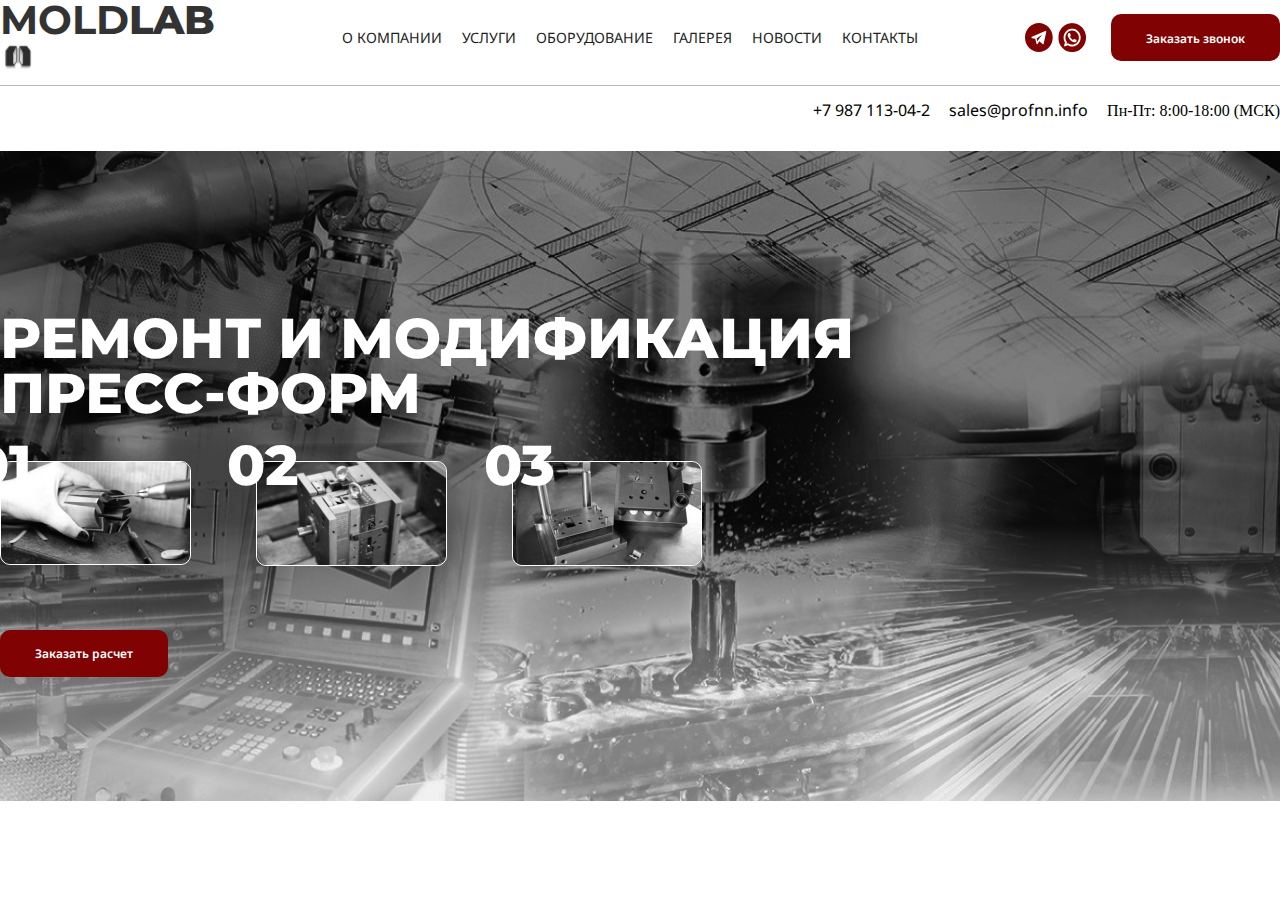
==== commit ef3fe8af: "added section services" ====
--- a/index.html
+++ b/index.html
@@ -8,6 +8,7 @@
     <link rel="stylesheet" href="./src/components/aboutUs/aboutUs.css" />
     <link rel="stylesheet" href="./src/components/contact/contact.css" />
     <link rel="stylesheet" href="./src/components/hero/hero.css" />
+    <link rel="stylesheet" href="./src/components/services/services.css" />
     <link
       rel="stylesheet"
       href="./src/components/mainContent/mainContent.css"
@@ -24,10 +25,6 @@
   <body>
     <script src="./src/header/header.js"></script>
     <script src="./src/components/hero/hero.js"></script>
-    <script src="./src/components/repair/repair.js"></script>
-    <script src="./src/components/aboutUs/aboutUs.js"></script>
-    <script src="./src/components/mainContent/mainContent.js"></script>
-    <script src="./src/components/news/news.js"></script>
-    <script src="./src/components/contact/contact.js"></script>
+    <!-- <script src="./src/components/services/services.js"></script> -->
   </body>
 </html>
--- a/src/css/global.css
+++ b/src/css/global.css
@@ -43,7 +43,8 @@
 }
 
 .container {
-  max-width: 1156px;
+  /* max-width: 1156px; */
+  max-width: 1800px;
   margin: 0 auto;
 }
 
@@ -133,4 +134,4 @@
     --tertiary-text-color: #BABABF;
     --border-color-primary:#242535;
     --box-shadow-primary: 0px 12px 24px -6px var(--border-color-primary);
-} */+} */
--- a/src/components/services/services.css
+++ b/src/components/services/services.css
@@ -0,0 +1,53 @@
+.services_text {
+  margin-bottom: 60px;
+  font-family: "NotoSans";
+  font-weight: 400;
+  font-size: 36px;
+  line-height: 43px;
+  max-width: 65%;
+}
+
+.services-list {
+  margin: 0;
+  display: flex;
+  flex-direction: row;
+  justify-content: space-between;
+  padding: 0 0 20px 0;
+}
+
+.services-item:not(:last-child) {
+  margin-right: 35px;
+}
+.services-item {
+  /* max-width: 25%; */
+  background-image: url("../../../public/img/Services.png");
+  background-repeat: no-repeat;
+  background-size: 100% 100%;
+  border-radius: 10px;
+}
+
+.services-item:hover {
+  scale: 1.02;
+  transition: var(--change-theme-duration);
+}
+
+.services-item_description {
+  display: flex;
+  justify-content: space-between;
+  align-items: center;
+  font-family: "NotoSans";
+  font-weight: 600;
+  font-size: 22px;
+  color: white;
+  padding: 400px 45px 100px 45px;
+}
+
+.services-item_description:hover {
+  color: var(--main-color);
+  transition: var(--change-theme-duration);
+}
+
+.services-item_description:hover svg {
+  transition: var(--change-theme-duration);
+  fill: var(--main-color);
+}
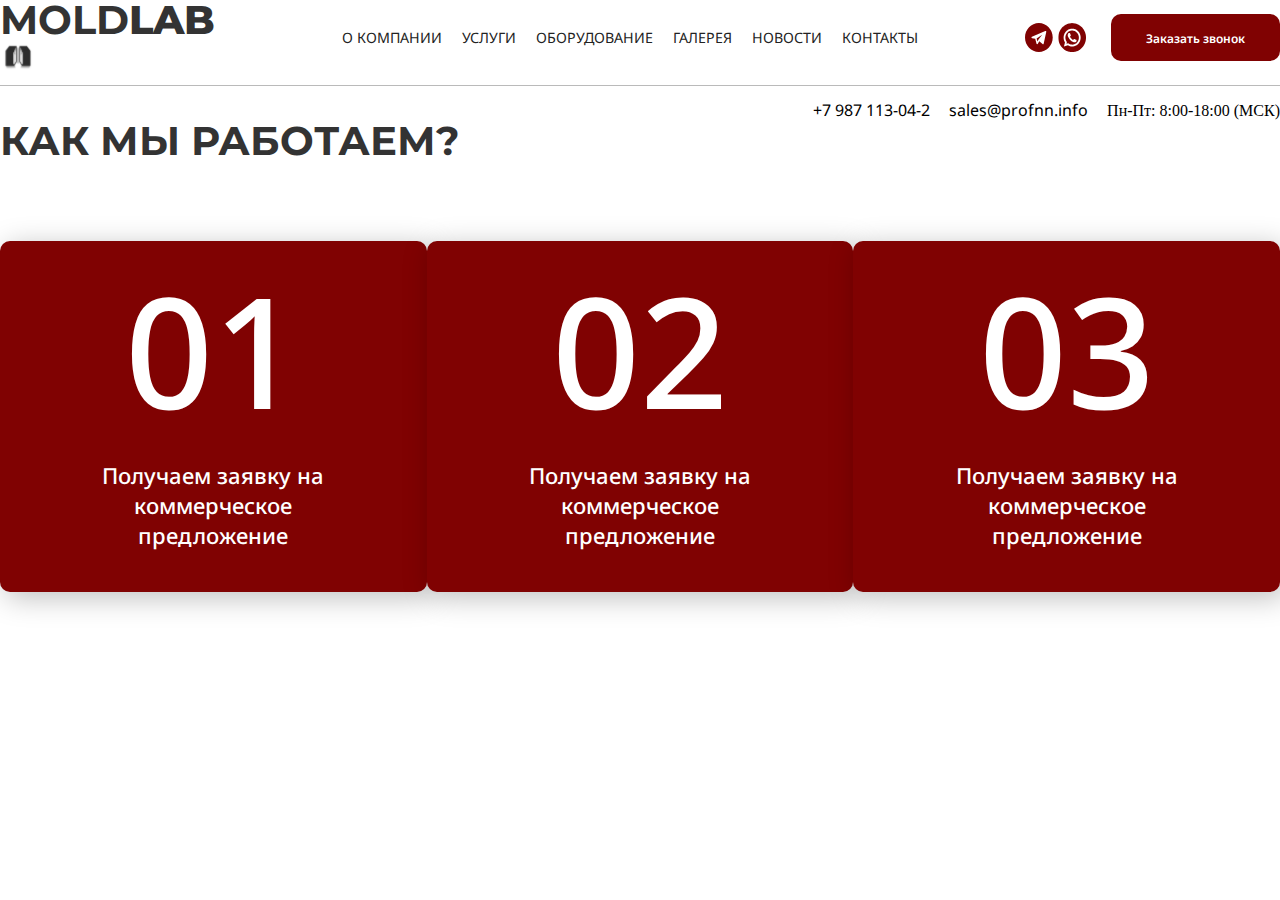
==== commit bcb5c333: "added section howWeWorks" ====
--- a/index.html
+++ b/index.html
@@ -9,6 +9,7 @@
     <link rel="stylesheet" href="./src/components/contact/contact.css" />
     <link rel="stylesheet" href="./src/components/hero/hero.css" />
     <link rel="stylesheet" href="./src/components/services/services.css" />
+    <link rel="stylesheet" href="./src/components/howWeWorks/howWeWorks.css" />
     <link
       rel="stylesheet"
       href="./src/components/mainContent/mainContent.css"
@@ -24,7 +25,9 @@
 
   <body>
     <script src="./src/header/header.js"></script>
-    <script src="./src/components/hero/hero.js"></script>
+    <!-- <script src="./src/components/hero/hero.js"></script> -->
     <!-- <script src="./src/components/services/services.js"></script> -->
+
+    <script src="./src/components/howWeWorks/howWeWorks.js"></script>
   </body>
 </html>
--- a/src/components/howWeWorks/howWeWorks.css
+++ b/src/components/howWeWorks/howWeWorks.css
@@ -0,0 +1,35 @@
+.howWeWorks-list {
+  display: flex;
+  flex-direction: row;
+  flex-wrap: nowrap;
+  justify-content: space-between;
+  padding: 0;
+  margin-top: 80px;
+}
+
+.howWeWorks-item {
+  display: flex;
+  flex-direction: column;
+  align-items: center;
+  padding: 20px;
+  margin: 0;
+  background-color: var(--main-color);
+  max-width: 33%;
+  border-radius: 10px;
+  color: white;
+  font-family: "NotoSans";
+  font-weight: 500;
+  font-size: 22px;
+  box-shadow: 5.82302713394165px 5.82302713394165px 29.11513900756836px 0px
+    #00000040;
+}
+
+.howWeWorks-item_num {
+  font-size: 154px;
+}
+
+.howWeWorks-item_description {
+  text-align: center;
+  max-width: 60%;
+  line-height: 30px;
+}
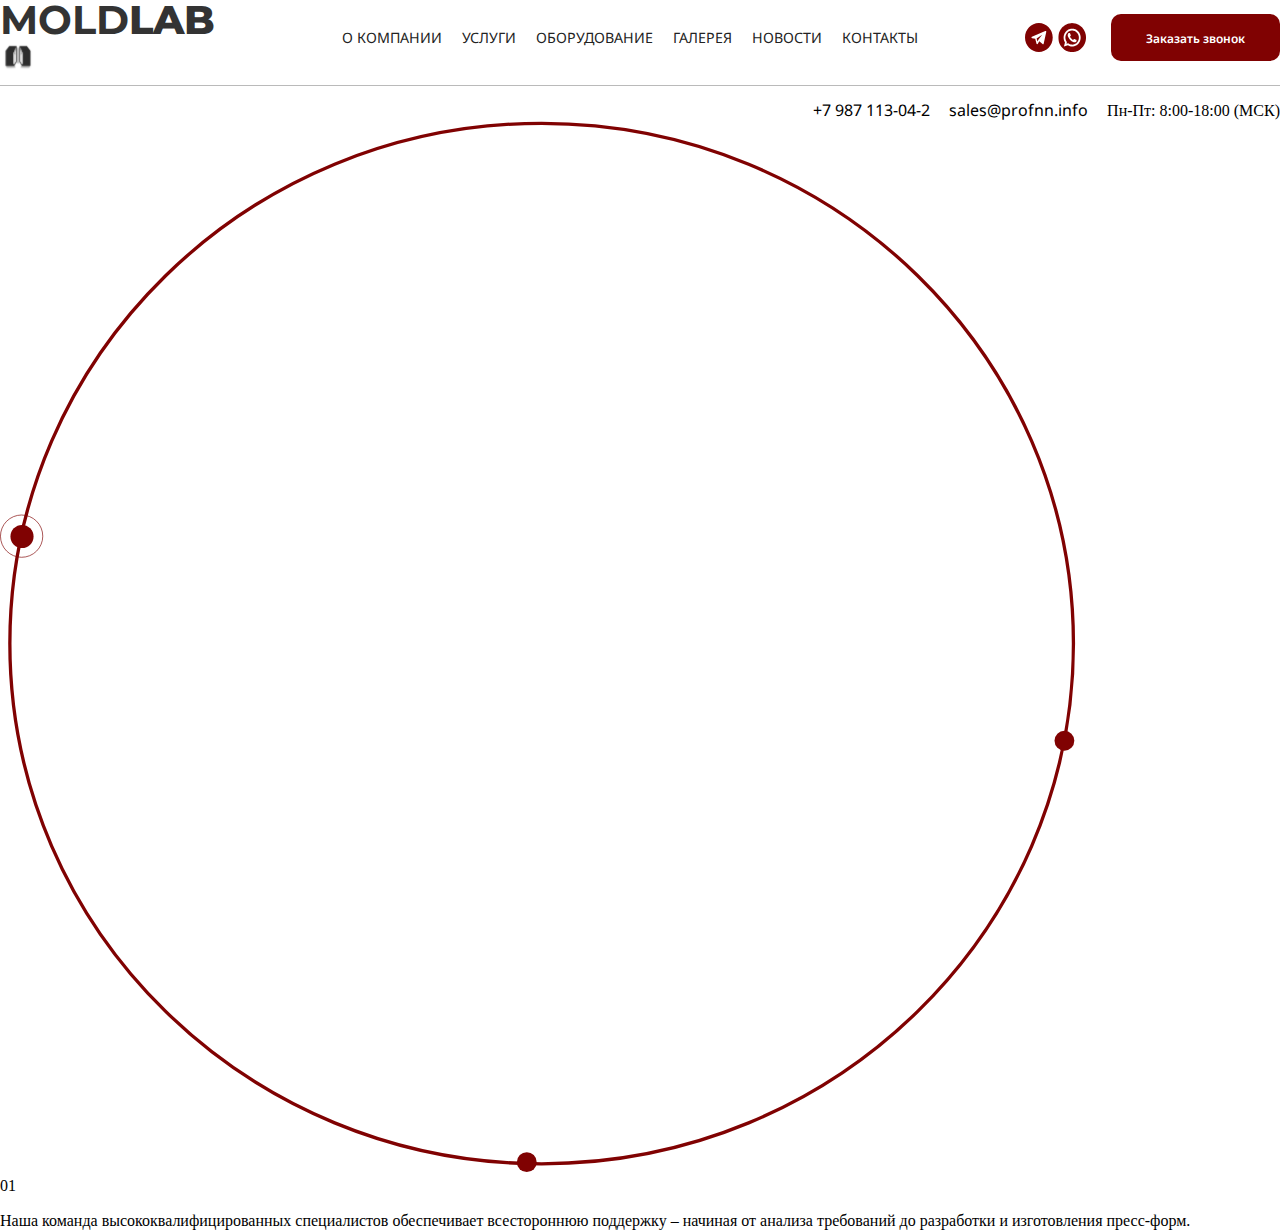
==== commit dbb450ec: "something" ====
--- a/index.html
+++ b/index.html
@@ -10,6 +10,7 @@
     <link rel="stylesheet" href="./src/components/hero/hero.css" />
     <link rel="stylesheet" href="./src/components/services/services.css" />
     <link rel="stylesheet" href="./src/components/howWeWorks/howWeWorks.css" />
+    <link rel="stylesheet" href="./src/components/company/company.css" />
     <link
       rel="stylesheet"
       href="./src/components/mainContent/mainContent.css"
@@ -19,7 +20,7 @@
     <link rel="stylesheet" href="./src/header/header.css" />
 
     <link rel="stylesheet" href="index.css" />
-    <meta name="viewport" content="width=device-width, initial-scale=1.0" />
+    <meta name="viewport" content="width=device-width,    initial-scale=1.0" />
     <title>Document</title>
   </head>
 
@@ -27,7 +28,40 @@
     <script src="./src/header/header.js"></script>
     <!-- <script src="./src/components/hero/hero.js"></script> -->
     <!-- <script src="./src/components/services/services.js"></script> -->
-
-    <script src="./src/components/howWeWorks/howWeWorks.js"></script>
+    <!-- <script src="./src/components/howWeWorks/howWeWorks.js"></script> -->
+    <!-- <script src="./src/components/company/company.js"></script> -->
+    <div class="container section-circle">
+      <svg
+        width="1076"
+        height="1052"
+        viewBox="0 0 1076 1052"
+        fill="none"
+        xmlns="http://www.w3.org/2000/svg"
+      >
+        <path
+          d="M1073.44 522.554C1073.44 809.835 835.386 1042.78 541.651 1042.78C247.916 1042.78 9.85953 809.835 9.85953 522.554C9.85953 235.272 247.916 2.32304 541.651 2.32304C835.386 2.32304 1073.44 235.272 1073.44 522.554Z"
+          stroke="#800202"
+          stroke-width="3.30305"
+        />
+        <circle cx="22.0079" cy="415.53" r="11.5607" fill="#800202" />
+        <circle cx="526.786" cy="1041.13" r="9.90916" fill="#800202" />
+        <circle cx="1064.4" cy="619.747" r="9.90916" fill="#800202" />
+        <circle
+          cx="21.6232"
+          cy="415.146"
+          r="21.1395"
+          stroke="#800202"
+          stroke-width="0.660611"
+        />
+      </svg>
+      <div>
+        <span class="">01</span>
+        <p class="">
+          Наша команда высококвалифицированных специалистов обеспечивает
+          всестороннюю поддержку – начиная от анализа требований до разработки и
+          изготовления пресс-форм.
+        </p>
+      </div>
+    </div>
   </body>
 </html>
--- a/src/components/hero/hero.css
+++ b/src/components/hero/hero.css
@@ -54,78 +54,3 @@
 .btn_hero a {
   font-size: 20px;
 }
-
-/* FORM-REPAIR */
-
-.section-form-repair {
-  margin-top: 60px;
-}
-
-.section-form-repair_container {
-  display: flex;
-  flex-direction: column;
-  flex-wrap: wrap;
-  align-content: space-between;
-  max-height: 832px;
-}
-
-.about-form_main-block {
-  max-width: 432px;
-  margin-left: 62px;
-}
-
-.about-form_description__red,
-.about-form_description__gray {
-  font-weight: 500;
-  font-size: 24px;
-}
-
-.about-form_description__red {
-  font-family: "Montserrat";
-  line-height: 35px;
-  color: var(--main-color);
-}
-
-.about-form_description__gray {
-  font-family: "NotoSans";
-  line-height: 25px;
-  color: var(--secondary-color);
-}
-
-.about-form_secondary-block {
-  max-width: 350px;
-  padding-left: 62px;
-  padding-bottom: 20px;
-  margin-top: 40px;
-  background-color: var(--tertiary-color);
-  border-radius: 10px;
-}
-
-.about-form_subtext {
-  font-family: "NotoSans";
-  font-size: 20px;
-  line-height: 25px;
-}
-
-.about-form_subtitle {
-  max-width: 320px;
-  font-weight: 600;
-  padding-top: 15px;
-  text-decoration: underline;
-}
-
-.form-repair_list {
-  list-style: initial;
-  margin: 0;
-  padding-left: 20px;
-}
-
-.form-repair_item {
-  font-weight: 400;
-}
-
-.section-form-repair_img {
-  margin-top: 125px;
-  padding-top: 80px;
-  border-top: 1px solid var(--main-color);
-}
--- a/src/components/company/company.css
+++ b/src/components/company/company.css
@@ -0,0 +1,54 @@
+.company_wrapper {
+  background-image: url("../../../public/img/Company.png");
+  background-size: cover;
+  background-repeat: no-repeat;
+  color: white;
+  font-family: "NotoSans";
+  font-weight: 400;
+  font-size: 24px;
+}
+
+.logo_color {
+  color: var(--main-color);
+}
+
+.company_header {
+  padding-top: 120px;
+  font-size: 56px;
+  color: white;
+}
+
+.company_subtitle {
+  font-size: 36px;
+  line-height: 30.34px;
+}
+
+.company_list {
+  list-style: inherit;
+  margin: 0;
+  margin-bottom: 36px;
+}
+
+.company_description {
+  max-width: 65%;
+  padding-bottom: 35px;
+}
+
+.company_description__secondary {
+  font-weight: 500;
+}
+
+.btn_company {
+  background-color: white;
+  text-align: center;
+  width: 22%;
+  margin-bottom: 40px;
+}
+
+.btn_company a {
+  color: var(--main-color);
+  padding: 0;
+  font-size: 24px;
+
+  line-height: 33px;
+}
--- a/src/components/repair/repair.css
+++ b/src/components/repair/repair.css
@@ -0,0 +1,74 @@
+/* FORM-REPAIR */
+
+.section-form-repair {
+  margin-top: 60px;
+}
+
+.section-form-repair_container {
+  display: flex;
+  flex-direction: column;
+  flex-wrap: wrap;
+  align-content: space-between;
+  max-height: 832px;
+}
+
+.about-form_main-block {
+  max-width: 432px;
+  margin-left: 62px;
+}
+
+.about-form_description__red,
+.about-form_description__gray {
+  font-weight: 500;
+  font-size: 24px;
+}
+
+.about-form_description__red {
+  font-family: "Montserrat";
+  line-height: 35px;
+  color: var(--main-color);
+}
+
+.about-form_description__gray {
+  font-family: "NotoSans";
+  line-height: 25px;
+  color: var(--secondary-color);
+}
+
+.about-form_secondary-block {
+  max-width: 350px;
+  padding-left: 62px;
+  padding-bottom: 20px;
+  margin-top: 40px;
+  background-color: var(--tertiary-color);
+  border-radius: 10px;
+}
+
+.about-form_subtext {
+  font-family: "NotoSans";
+  font-size: 20px;
+  line-height: 25px;
+}
+
+.about-form_subtitle {
+  max-width: 320px;
+  font-weight: 600;
+  padding-top: 15px;
+  text-decoration: underline;
+}
+
+.form-repair_list {
+  list-style: initial;
+  margin: 0;
+  padding-left: 20px;
+}
+
+.form-repair_item {
+  font-weight: 400;
+}
+
+.section-form-repair_img {
+  margin-top: 125px;
+  padding-top: 80px;
+  border-top: 1px solid var(--main-color);
+}
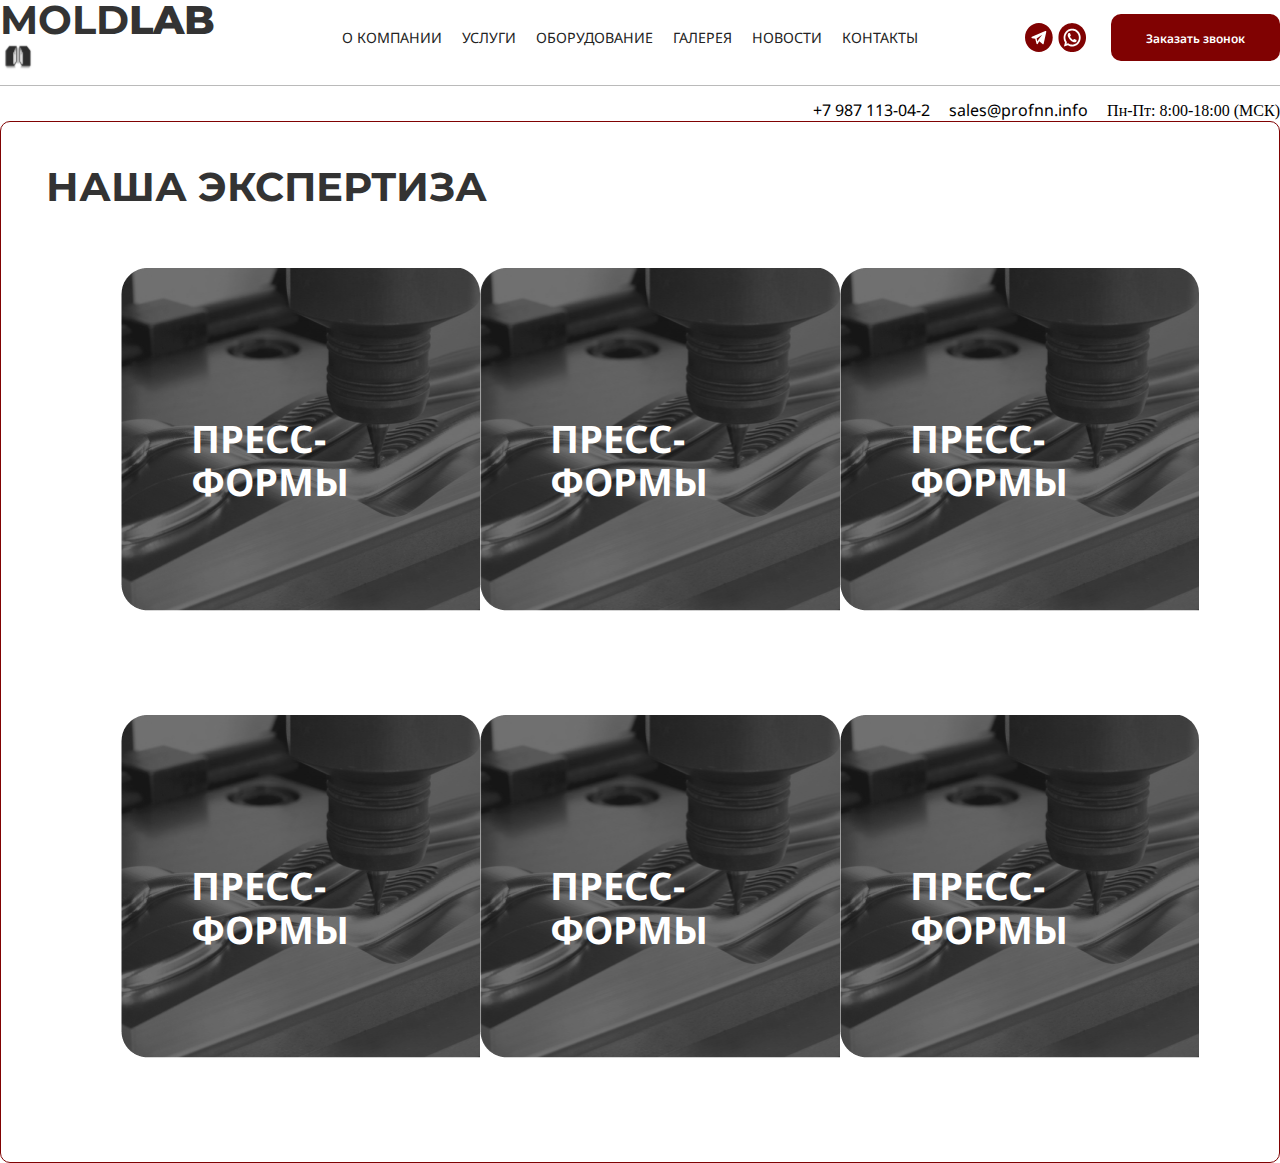
==== commit 884c4c72: "pre-slider" ====
--- a/index.html
+++ b/index.html
@@ -11,6 +11,8 @@
     <link rel="stylesheet" href="./src/components/services/services.css" />
     <link rel="stylesheet" href="./src/components/howWeWorks/howWeWorks.css" />
     <link rel="stylesheet" href="./src/components/company/company.css" />
+    <link rel="stylesheet" href="./src/components/circle/circle.css" />
+    <link rel="stylesheet" href="./src/components/exp/exp.css" />
     <link
       rel="stylesheet"
       href="./src/components/mainContent/mainContent.css"
@@ -18,6 +20,7 @@
     <link rel="stylesheet" href="./src/components/news/news.css" />
     <link rel="stylesheet" href="./src/components/repair/repair.css" />
     <link rel="stylesheet" href="./src/header/header.css" />
+    <script src="./index.js" defer></script>
 
     <link rel="stylesheet" href="index.css" />
     <meta name="viewport" content="width=device-width,    initial-scale=1.0" />
@@ -30,38 +33,38 @@
     <!-- <script src="./src/components/services/services.js"></script> -->
     <!-- <script src="./src/components/howWeWorks/howWeWorks.js"></script> -->
     <!-- <script src="./src/components/company/company.js"></script> -->
-    <div class="container section-circle">
-      <svg
-        width="1076"
-        height="1052"
-        viewBox="0 0 1076 1052"
-        fill="none"
-        xmlns="http://www.w3.org/2000/svg"
-      >
-        <path
-          d="M1073.44 522.554C1073.44 809.835 835.386 1042.78 541.651 1042.78C247.916 1042.78 9.85953 809.835 9.85953 522.554C9.85953 235.272 247.916 2.32304 541.651 2.32304C835.386 2.32304 1073.44 235.272 1073.44 522.554Z"
-          stroke="#800202"
-          stroke-width="3.30305"
-        />
-        <circle cx="22.0079" cy="415.53" r="11.5607" fill="#800202" />
-        <circle cx="526.786" cy="1041.13" r="9.90916" fill="#800202" />
-        <circle cx="1064.4" cy="619.747" r="9.90916" fill="#800202" />
-        <circle
-          cx="21.6232"
-          cy="415.146"
-          r="21.1395"
-          stroke="#800202"
-          stroke-width="0.660611"
-        />
-      </svg>
-      <div>
-        <span class="">01</span>
-        <p class="">
-          Наша команда высококвалифицированных специалистов обеспечивает
-          всестороннюю поддержку – начиная от анализа требований до разработки и
-          изготовления пресс-форм.
-        </p>
-      </div>
+    <!-- <script src="./src/components/circle/circle.js"></script> -->
+    <!-- <script src="./src/components/exp/exp.js"></script> -->
+    <div class="container examine_container">
+      <h2 class="examine_title">наша экспертиза</h2>
+      <ul class="examine_list">
+        <li class="examine_item item" onclick="openSlider(1)">
+          <span class="examine_item__title">пресс-формы</span>
+        </li>
+        <li class="examine_item item" onclick="openSlider(2)">
+          <span class="examine_item__title">пресс-формы</span>
+        </li>
+        <li class="examine_item">
+          <span class="examine_item__title">пресс-формы</span>
+        </li>
+        <li class="examine_item">
+          <span class="examine_item__title">пресс-формы</span>
+        </li>
+        <li class="examine_item">
+          <span class="examine_item__title">пресс-формы</span>
+        </li>
+        <li class="examine_item">
+          <span class="examine_item__title">пресс-формы</span>
+        </li>
+        <div class="slider" id="slider1">
+          <!-- Здесь размещаем содержимое слайдера -->
+          <!-- <span class="close" onclick="closeSlider(1)">Закрыть</span> -->
+        </div>
+        <div class="slider" id="slider2">
+          <!-- Здесь размещаем содержимое слайдера -->
+          <!-- <span class="close" onclick="closeSlider(1)">Закрыть</span> -->
+        </div>
+      </ul>
     </div>
   </body>
 </html>
--- a/src/css/global.css
+++ b/src/css/global.css
@@ -114,6 +114,10 @@
   text-decoration: none;
 }
 
+.left-arrow {
+  border-top: 1px solid var(--main-color);
+}
+
 :root {
   --main-color: #800202;
   --secondary-color: #333333;
--- a/src/components/circle/circle.css
+++ b/src/components/circle/circle.css
@@ -0,0 +1,112 @@
+.section-circle {
+  display: flex;
+  justify-content: center;
+  margin-top: 150px;
+}
+
+.circle {
+  position: absolute;
+  transition-property: transform;
+
+  animation-name: rotate;
+  animation-duration: 5s;
+  animation-iteration-count: infinite;
+  animation-timing-function: linear;
+}
+
+@keyframes rotate {
+  from {
+    transform: rotate(0deg);
+  }
+  to {
+    transform: rotate(360deg);
+  }
+}
+
+.section-circle_blok {
+  position: absolute;
+  top: 0;
+  padding: 35px;
+  font-family: "NotoSans";
+  font-weight: 500;
+  font-size: 32px;
+
+  box-shadow: 5.881956100463867px 5.881956100463867px 29.409780502319336px 0px
+    #00000040;
+
+  background-color: white;
+  z-index: 1;
+}
+
+.section-circle_num {
+  position: absolute;
+  bottom: -79%;
+  font-family: "Montserrat";
+  font-weight: 800;
+  font-size: 188px;
+  color: #80020233;
+}
+
+.section-circle_blok__one {
+  width: 60%;
+  top: 25%;
+  left: 12%;
+  box-shadow: 5.881956100463867px 5.881956100463867px 5.881956100463867px 0px
+    #00000040;
+}
+
+.section-circle_blok__one .section-circle_num {
+  left: -2%;
+}
+
+.section-circle_blok__one .section-circle_text {
+  max-width: 95%;
+  margin: 0;
+}
+
+.section-circle_blok__two {
+  right: 12%;
+  width: 50%;
+  top: 53%;
+}
+
+.section-circle_blok__two .section-circle_text {
+  max-width: 80%;
+  margin: 0;
+}
+
+.section-circle_blok__two .section-circle_num {
+  right: -5%;
+  bottom: -90%;
+}
+
+.section-circle_blok__three {
+  left: 12%;
+  width: 50%;
+  top: 83%;
+}
+
+.section-circle_blok__three .section-circle_text {
+  max-width: 85%;
+  margin: 0;
+}
+
+.section-circle_blok__three .section-circle_num {
+  left: -5%;
+}
+
+.section-circle_blok__four {
+  right: 12%;
+  width: 60%;
+  top: 110%;
+}
+
+.section-circle_blok__four .section-circle_text {
+  max-width: 100%;
+  margin: 0;
+}
+
+.section-circle_blok__four .section-circle_num {
+  right: -5%;
+  bottom: -60%;
+}
--- a/src/components/exp/exp.css
+++ b/src/components/exp/exp.css
@@ -0,0 +1,28 @@
+.company-exp_wrapper {
+  display: flex;
+  flex-direction: row;
+  flex-wrap: nowrap;
+  align-items: center;
+  justify-content: space-between;
+}
+
+.company-exp__text__container {
+  font-family: "Montserrat";
+  font-size: 32px;
+}
+
+.company-exp-img_container {
+}
+
+.company-exp_right-side {
+  display: flex;
+  flex-direction: column;
+  justify-content: space-around;
+  align-items: center;
+  height: 900px;
+}
+
+.company-exp-img_personaly {
+  display: inline-block;
+  max-width: 970px;
+}
--- a/index.css
+++ b/index.css
@@ -0,0 +1,72 @@
+.examine_container {
+  border: 1px solid var(--main-color);
+  border-radius: 10px;
+}
+
+.examine_title {
+  margin: 45px 45px;
+}
+
+.examine_list {
+  /* display: flex;
+  flex-direction: row;
+  flex-wrap: wrap;
+  justify-content: space-between; */
+  margin: 60px 80px;
+  display: grid;
+  grid-template-columns: repeat(3, 1fr); /* Три столбца */
+  grid-gap: auto;
+  grid-row-gap: 60px;
+}
+
+.examine_item {
+  background-image: url("./public/img/ExamineIMG.jpg");
+  background-repeat: no-repeat;
+  background-size: auto;
+  border-radius: 26px;
+}
+
+.examine_item:hover {
+  cursor: pointer;
+  transform: scale(1.015);
+  transition: var(--change-theme-duration);
+}
+
+.examine_item__title {
+  display: block;
+  padding: 150px 70px;
+  font-family: "NotoSans";
+  font-weight: 700;
+  font-size: 38px;
+  color: white;
+  text-transform: uppercase;
+}
+
+.slider {
+  display: none;
+  position: fixed;
+  top: 50%;
+  left: 50%;
+  width: 70%;
+  height: 80%;
+  transform: translate(-50%, -50%);
+  border-radius: 10px;
+  background-color: aqua;
+}
+
+.slider.show {
+  display: block; /* Показать слайдер */
+  opacity: 1; /* Установить конечную прозрачность */
+}
+
+.close {
+  position: absolute;
+  top: 20px;
+  right: 20px;
+  cursor: pointer;
+  color: white;
+}
+
+#slider2 {
+  background-color: black;
+}
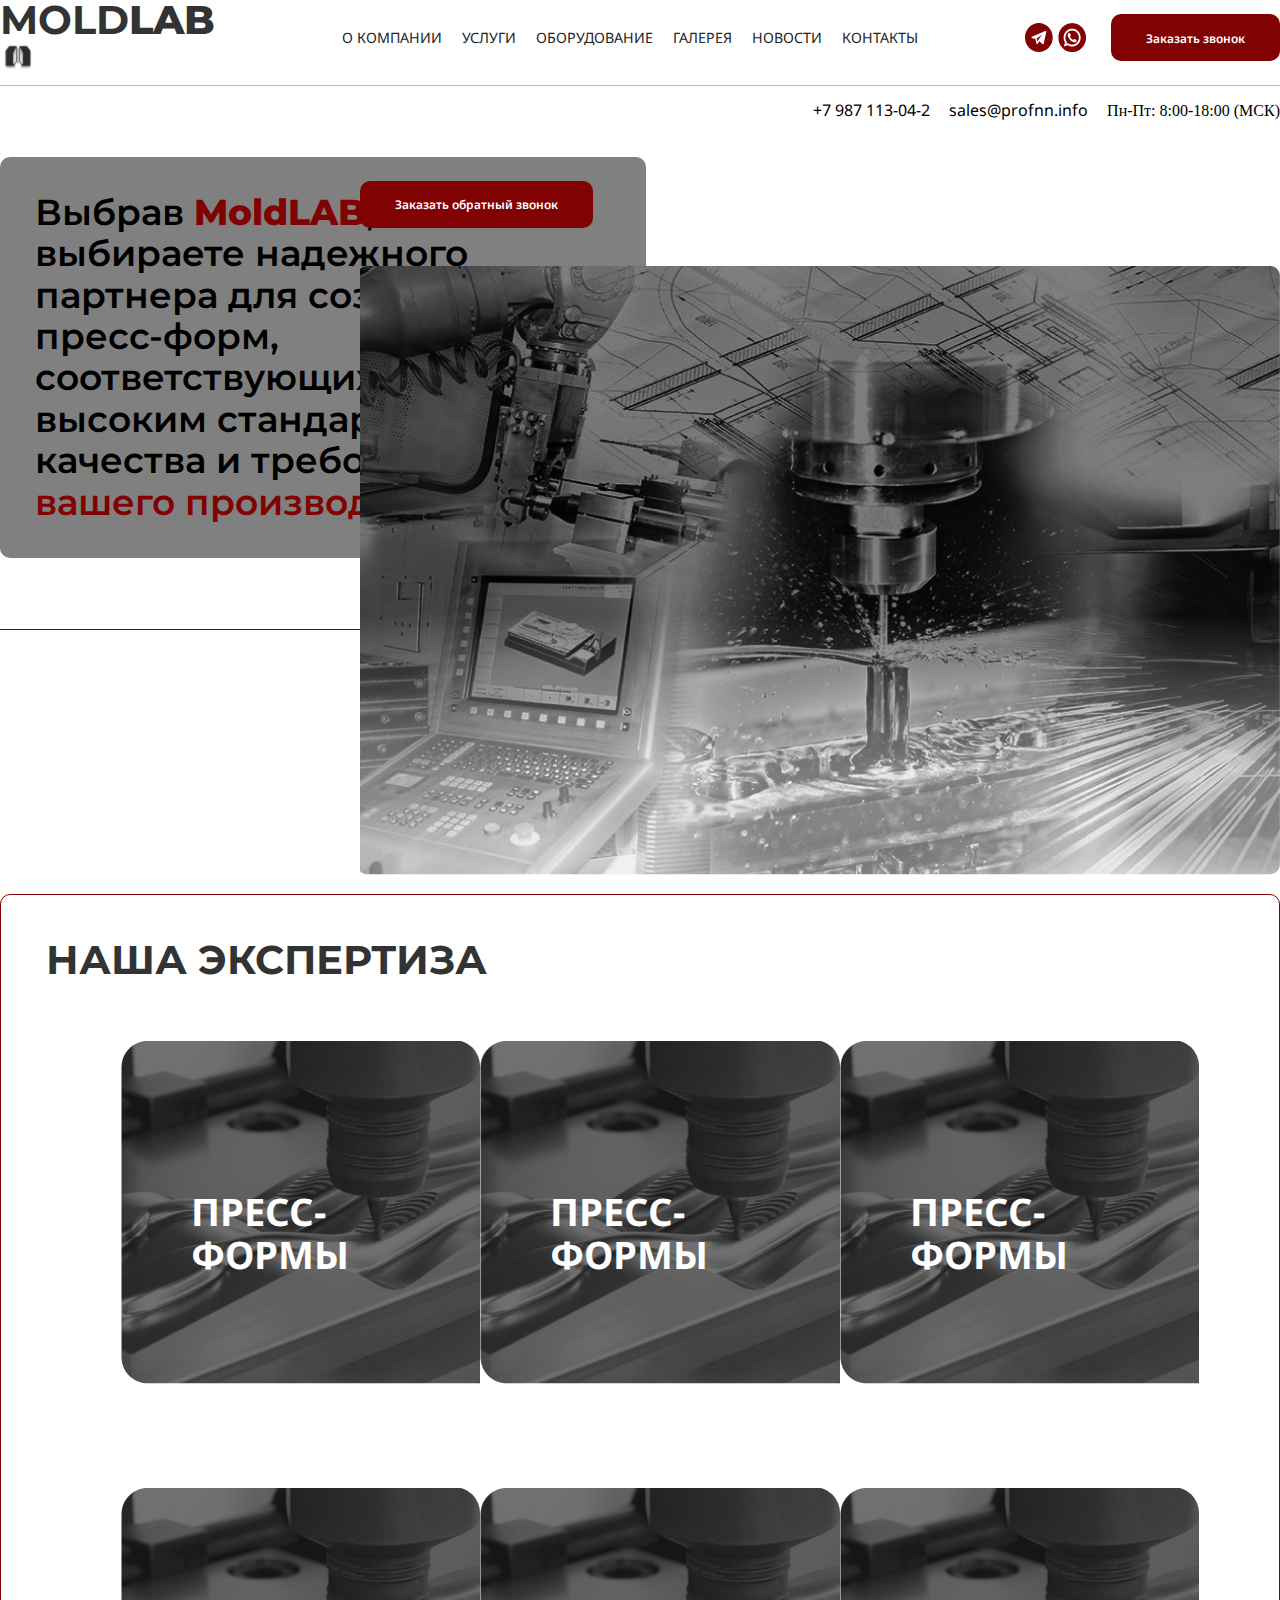
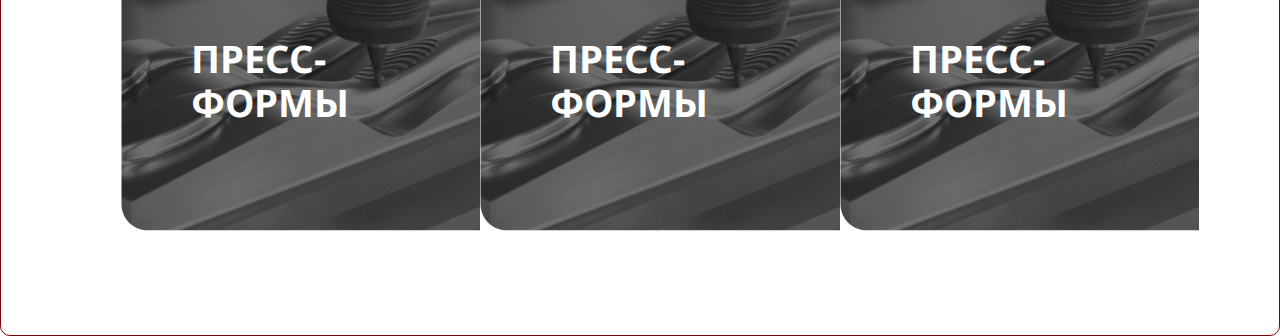
==== commit 5e539fcf: "BULLSHIT, DONT TOUCH THIS!" ====
--- a/index.html
+++ b/index.html
@@ -35,6 +35,24 @@
     <!-- <script src="./src/components/company/company.js"></script> -->
     <!-- <script src="./src/components/circle/circle.js"></script> -->
     <!-- <script src="./src/components/exp/exp.js"></script> -->
+    <div class="container call-side_container">
+      <div>
+        <div>
+          <p class="call-side_description">
+            Выбрав <strong style="color: var(--main-color)">MoldLAB</strong>, вы
+            выбираете надежного партнера для создания пресс-форм,
+            соответствующих самым высоким стандартам качества и требованиям
+            <span style="color: var(--main-color)">вашего производства.</span>
+          </p>
+        </div>
+        <div class="left-arrow call-side_arrow" style="width: 30%"></div>
+      </div>
+      <div class="call-side_right">
+        <div class="btn btn_hero">
+          <a href="">Заказать обратный звонок</a>
+        </div>
+      </div>
+    </div>
     <div class="container examine_container">
       <h2 class="examine_title">наша экспертиза</h2>
       <ul class="examine_list">
--- a/index.css
+++ b/index.css
@@ -70,3 +70,38 @@
 #slider2 {
   background-color: black;
 }
+
+/* CALLSIDE */
+.call-side_container {
+  height: 773px;
+}
+
+.call-side_description {
+  position: absolute;
+  padding: 35px;
+  font-family: "Montserrat";
+  font-weight: 600;
+  font-size: 36px;
+  background-color: gray;
+  border-radius: 10px;
+  max-width: 45%;
+}
+
+.call-side_right {
+  position: absolute;
+  right: 0;
+  background-image: url("./public/img/картиночкаCallSideBack.png");
+  background-repeat: no-repeat;
+  background-position: right;
+  width: 920px;
+  height: 100%;
+}
+
+.call-side_arrow {
+  position: absolute;
+  bottom: 30%;
+}
+
+.call-side_right .btn {
+  position: absolute;
+}
